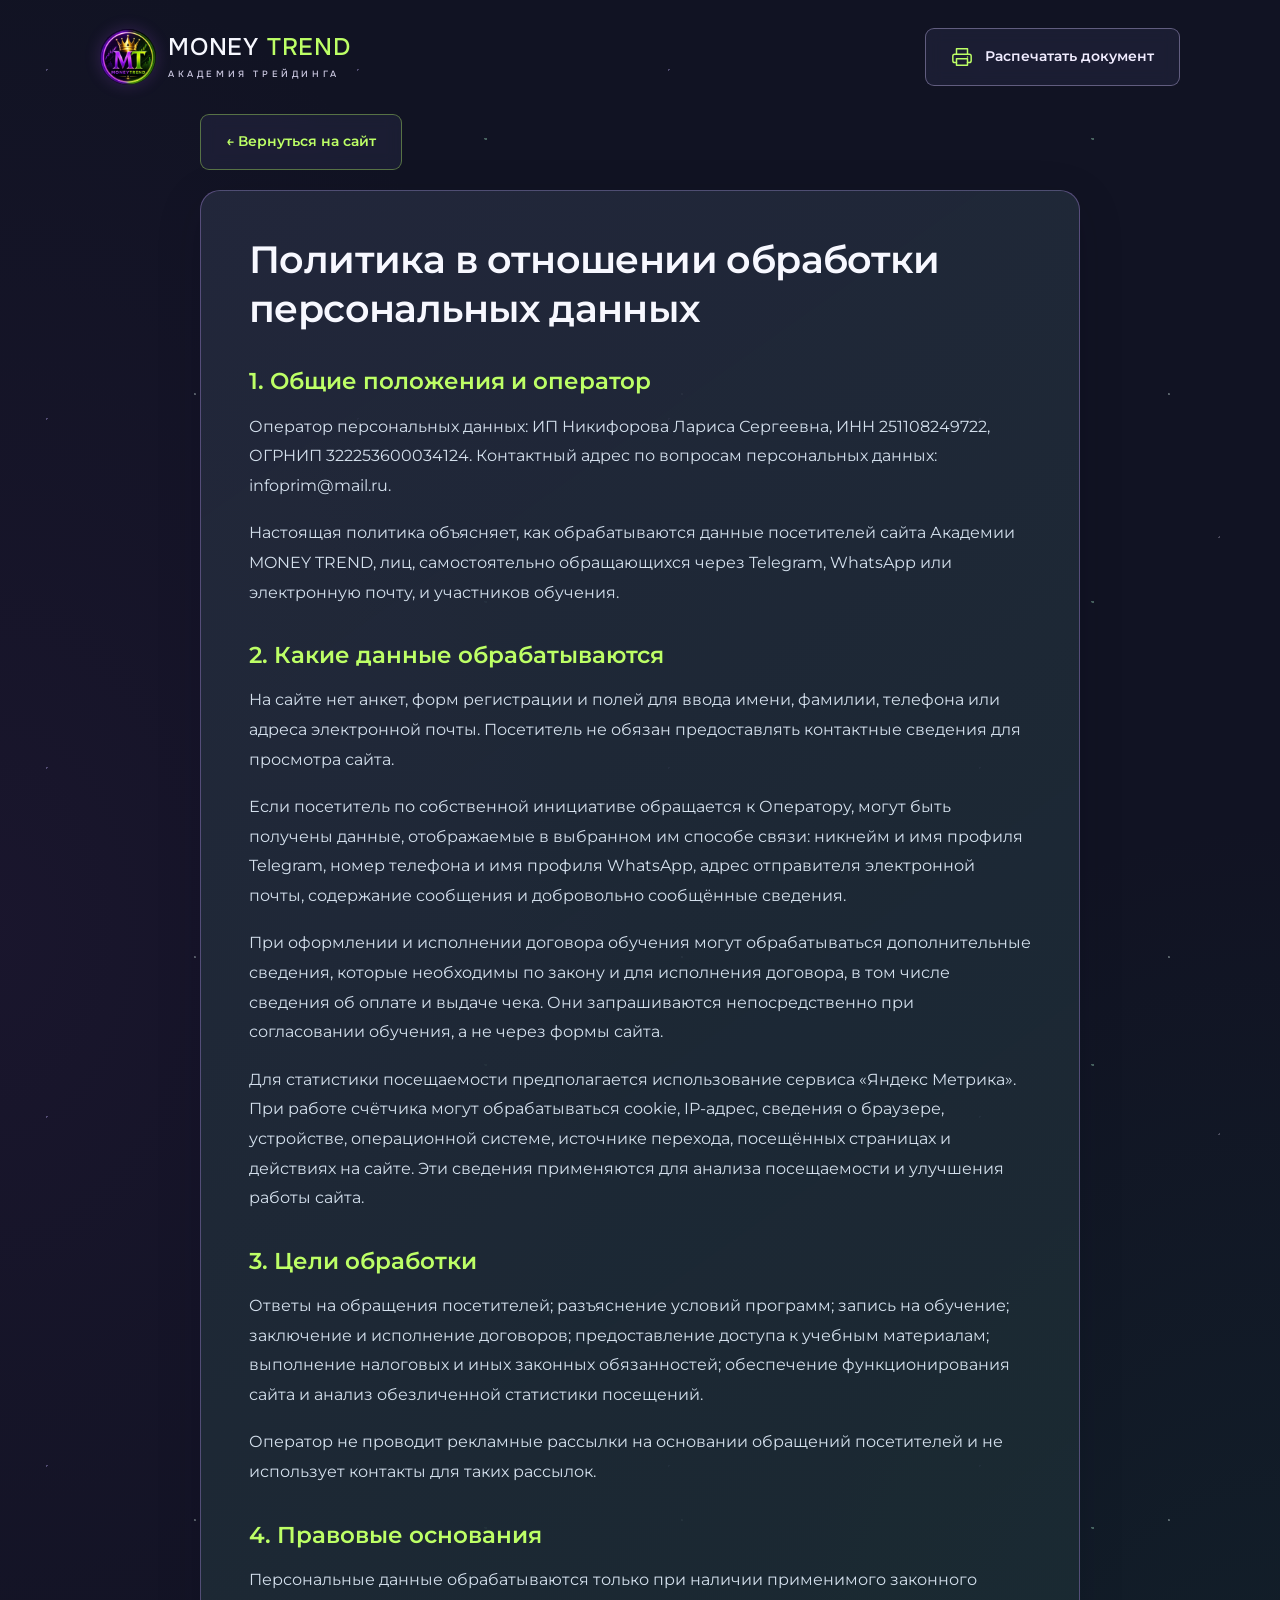
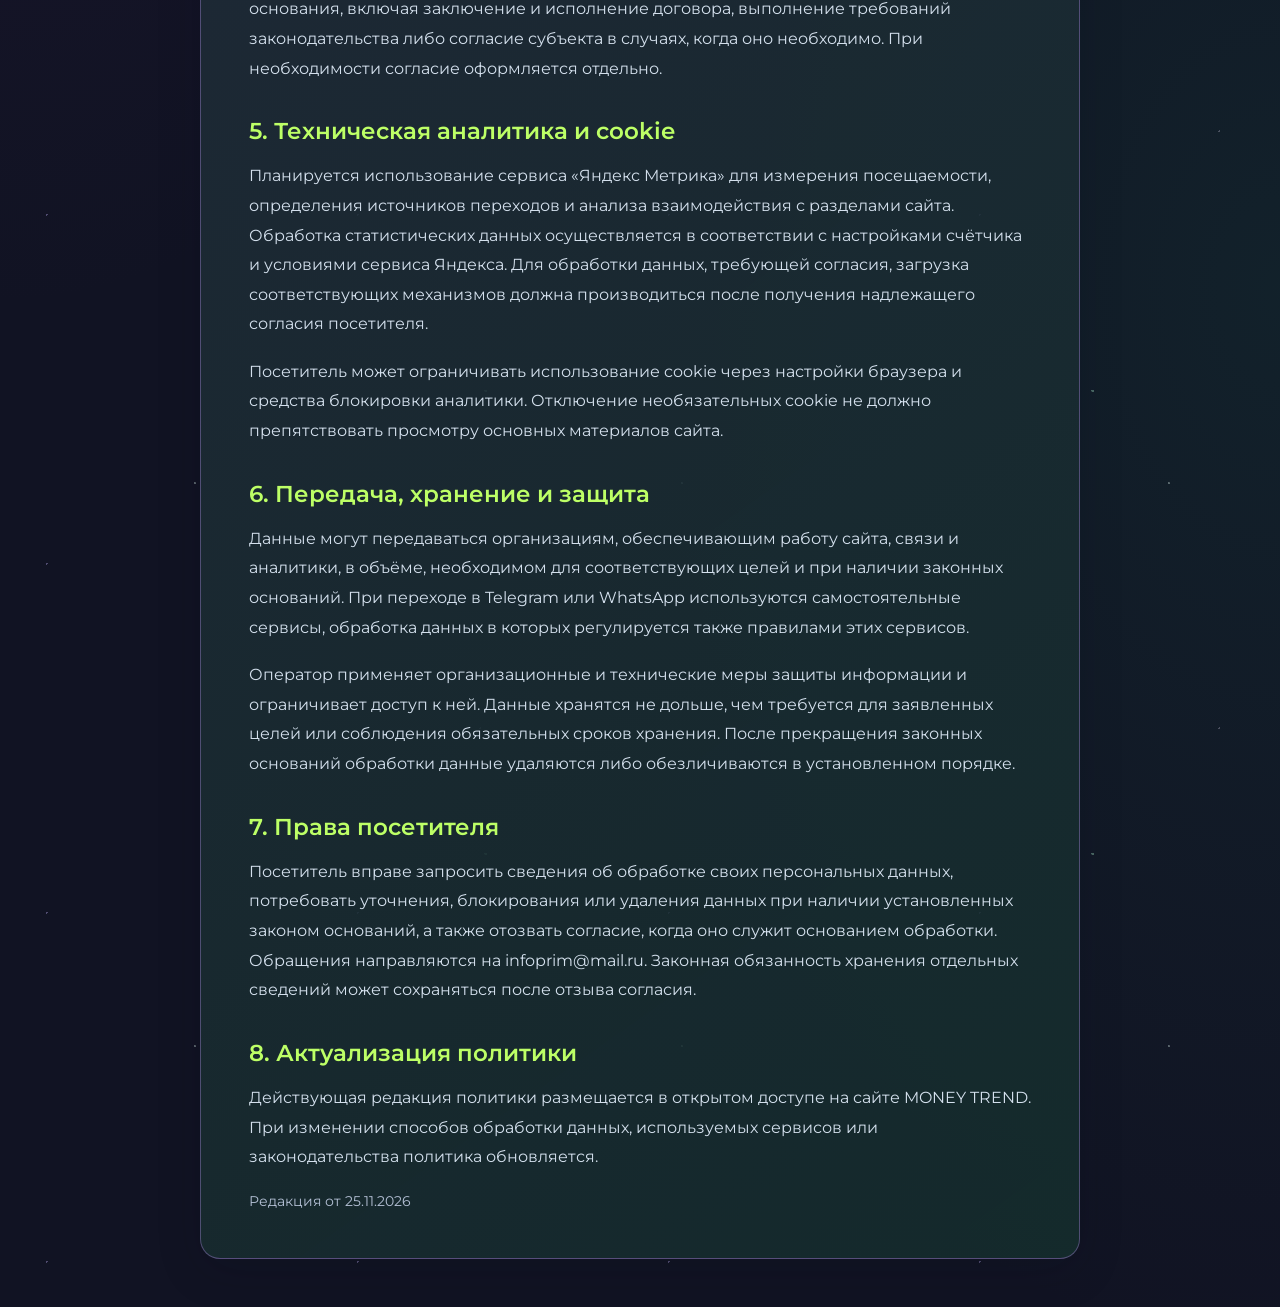
==== privacy.html @ c47ff526 "Add files via upload" ====
<!doctype html>
<html lang="ru">
<head>
<meta charset="utf-8">
<meta name="viewport" content="width=device-width,initial-scale=1">
<meta name="theme-color" content="#111323">
<meta name="format-detection" content="telephone=no">
<title>Политика обработки персональных данных | MONEY TREND</title>
<meta name="description" content="Политика в отношении обработки персональных данных MONEY TREND.">
<link rel="icon" href="assets/money-trend-logo.jpg" type="image/jpeg">
<link rel="preload" href="assets/montserrat-variable.ttf" as="font" type="font/ttf" crossorigin>
<link rel="stylesheet" href="styles.css?v=32">
<link rel="stylesheet" href="offer.css?v=2">
<script defer src="offer.js?v=1"></script>
</head>
<body class="offer-page">
<header class="offer-header offer-shell">
<a class="brand offer-brand" href="index.html" aria-label="MONEY TREND — основной сайт"><img class="brand-logo" src="assets/money-trend-logo.jpg" width="56" height="56" alt=""><span>MONEY <span class="brand-light">TREND</span><small>АКАДЕМИЯ ТРЕЙДИНГА</small></span></a>
<button class="button glass offer-print" id="offer-print" type="button"><svg class="offer-print-icon" viewBox="0 0 24 24" fill="none" stroke="currentColor" stroke-width="1.6" stroke-linecap="round" stroke-linejoin="round" aria-hidden="true" focusable="false"><path d="M6 9V3h12v6M6 18H4a2 2 0 0 1-2-2v-5a2 2 0 0 1 2-2h16a2 2 0 0 1 2 2v5a2 2 0 0 1-2 2h-2"/><path d="M6 14h12v7H6Z"/><path d="M18 12h.01"/></svg>Распечатать документ</button>
</header>
<main class="offer-main offer-shell">
<nav class="offer-return-nav" aria-label="Возврат к основному сайту"><a class="button glass offer-return" href="index.html#footer-documents-title">← Вернуться на сайт</a></nav>
<article class="offer-document" id="policy-document" aria-labelledby="policy-title">
<h1 id="policy-title">Политика в отношении обработки персональных данных</h1>
<h2 id="policy-section-1">1. Общие положения и оператор</h2>
<p>Оператор персональных данных: ИП Никифорова Лариса Сергеевна, ИНН 251108249722, ОГРНИП 322253600034124. Контактный адрес по вопросам персональных данных: infoprim@mail.ru.</p>
<p>Настоящая политика объясняет, как обрабатываются данные посетителей сайта Академии MONEY TREND, лиц, самостоятельно обращающихся через Telegram, WhatsApp или электронную почту, и участников обучения.</p>
<h2 id="policy-section-2">2. Какие данные обрабатываются</h2>
<p>На сайте нет анкет, форм регистрации и полей для ввода имени, фамилии, телефона или адреса электронной почты. Посетитель не обязан предоставлять контактные сведения для просмотра сайта.</p>
<p>Если посетитель по собственной инициативе обращается к Оператору, могут быть получены данные, отображаемые в выбранном им способе связи: никнейм и имя профиля Telegram, номер телефона и имя профиля WhatsApp, адрес отправителя электронной почты, содержание сообщения и добровольно сообщённые сведения.</p>
<p>При оформлении и исполнении договора обучения могут обрабатываться дополнительные сведения, которые необходимы по закону и для исполнения договора, в том числе сведения об оплате и выдаче чека. Они запрашиваются непосредственно при согласовании обучения, а не через формы сайта.</p>
<p>Для статистики посещаемости предполагается использование сервиса «Яндекс Метрика». При работе счётчика могут обрабатываться cookie, IP-адрес, сведения о браузере, устройстве, операционной системе, источнике перехода, посещённых страницах и действиях на сайте. Эти сведения применяются для анализа посещаемости и улучшения работы сайта.</p>
<h2 id="policy-section-3">3. Цели обработки</h2>
<p>Ответы на обращения посетителей; разъяснение условий программ; запись на обучение; заключение и исполнение договоров; предоставление доступа к учебным материалам; выполнение налоговых и иных законных обязанностей; обеспечение функционирования сайта и анализ обезличенной статистики посещений.</p>
<p>Оператор не проводит рекламные рассылки на основании обращений посетителей и не использует контакты для таких рассылок.</p>
<h2 id="policy-section-4">4. Правовые основания</h2>
<p>Персональные данные обрабатываются только при наличии применимого законного основания, включая заключение и исполнение договора, выполнение требований законодательства либо согласие субъекта в случаях, когда оно необходимо. При необходимости согласие оформляется отдельно.</p>
<h2 id="policy-section-5">5. Техническая аналитика и cookie</h2>
<p>Планируется использование сервиса «Яндекс Метрика» для измерения посещаемости, определения источников переходов и анализа взаимодействия с разделами сайта. Обработка статистических данных осуществляется в соответствии с настройками счётчика и условиями сервиса Яндекса. Для обработки данных, требующей согласия, загрузка соответствующих механизмов должна производиться после получения надлежащего согласия посетителя.</p>
<p>Посетитель может ограничивать использование cookie через настройки браузера и средства блокировки аналитики. Отключение необязательных cookie не должно препятствовать просмотру основных материалов сайта.</p>
<h2 id="policy-section-6">6. Передача, хранение и защита</h2>
<p>Данные могут передаваться организациям, обеспечивающим работу сайта, связи и аналитики, в объёме, необходимом для соответствующих целей и при наличии законных оснований. При переходе в Telegram или WhatsApp используются самостоятельные сервисы, обработка данных в которых регулируется также правилами этих сервисов.</p>
<p>Оператор применяет организационные и технические меры защиты информации и ограничивает доступ к ней. Данные хранятся не дольше, чем требуется для заявленных целей или соблюдения обязательных сроков хранения. После прекращения законных оснований обработки данные удаляются либо обезличиваются в установленном порядке.</p>
<h2 id="policy-section-7">7. Права посетителя</h2>
<p>Посетитель вправе запросить сведения об обработке своих персональных данных, потребовать уточнения, блокирования или удаления данных при наличии установленных законом оснований, а также отозвать согласие, когда оно служит основанием обработки. Обращения направляются на infoprim@mail.ru. Законная обязанность хранения отдельных сведений может сохраняться после отзыва согласия.</p>
<h2 id="policy-section-8">8. Актуализация политики</h2>
<p>Действующая редакция политики размещается в открытом доступе на сайте MONEY TREND. При изменении способов обработки данных, используемых сервисов или законодательства политика обновляется.</p>
<p class="offer-revision">Редакция от 25.11.2026</p>
</article>
</main>
</body>
</html>
---- styles.css ----
@font-face{font-family:'Montserrat';font-style:normal;font-weight:100 900;font-display:swap;src:url('assets/montserrat-variable.ttf') format('truetype')}
:root{--bg:#111323;--surface:#1c2036;--line:#b8bbff24;--text:#f7f8ff;--muted:#bcc3d6;--green:#bdff66;--purple:#c49aff;--font:'Montserrat',Arial,sans-serif}*{box-sizing:border-box}html{scroll-behavior:smooth;scroll-padding-top:105px}body{isolation:isolate;margin:0;background:radial-gradient(ellipse at 0 32%,#3c205433,transparent 35%),radial-gradient(ellipse at 100% 65%,#165a4933,transparent 40%),var(--bg);color:var(--text);font-family:var(--font);font-size:16px;line-height:1.75;position:relative}body:before{content:'';position:absolute;inset:0;z-index:-1;pointer-events:none;background-image:radial-gradient(1px 1px at 15% 20%,#c6b5ffb0 90%,transparent),radial-gradient(1px 1px at 40% 70%,#e8fff9aa 90%,transparent),radial-gradient(1.3px 1.3px at 80% 30%,#b7ffd8aa 90%,transparent),radial-gradient(1px 1px at 65% 90%,#f1e6ff80 90%,transparent);background-size:311px 349px,487px 563px,607px 463px,739px 597px;opacity:.5}a{color:inherit;text-decoration:none}button,input{font:inherit}button,a,input{-webkit-tap-highlight-color:transparent}button{cursor:pointer}a:focus-visible,button:focus-visible,input:focus-visible,summary:focus-visible{outline:3px solid var(--green);outline-offset:5px}::selection{background:var(--green);color:#182b13}.wrap{width:min(1400px,calc(100% - 96px));margin-inline:auto}.skip{position:fixed;top:-100px;left:20px;background:var(--green);color:#10230e;padding:12px;z-index:30}.skip:focus{top:10px}.header{position:relative;z-index:5;background:#131425ec;border-bottom:1px solid #b5b8f51e}.nav{height:94px;display:flex;align-items:center;justify-content:space-between;gap:32px}.brand{display:flex;align-items:center;gap:12px;font-weight:800;font-size:24px;letter-spacing:-1px;line-height:1.1;color:var(--text)}.brand-light{font-weight:600;color:var(--green);margin-left:5px}.brand small{display:block;font-size:9px;letter-spacing:3.6px;color:#d1cee7;font-weight:500;margin-top:10px}nav{display:flex;align-items:center;gap:38px;font-size:14px;font-weight:500;color:#dde0f3}nav a:hover,.text-link:hover,.footer a:hover{color:var(--green)}.nav-contact{font-size:13px;font-weight:600;padding:12px 22px;border:1px solid #bf9cff77;border-radius:9px;background:#a67bfa0c;display:flex;gap:30px;align-items:center}.nav-contact span{color:var(--purple);font-size:20px}.nav-contact:hover{border-color:#c49aff;background:#ab83f726}.hero{position:relative;isolation:isolate;overflow:hidden;min-height:790px;display:flex;flex-direction:column;justify-content:center;align-items:center;padding:95px 0 100px;background:#101426}.hero-nebula{position:absolute;inset:0;z-index:-2;background:url('assets/trading-galaxy.svg') center center/cover no-repeat;pointer-events:none}.hero:after{content:'';position:absolute;inset:0;z-index:-1;background:linear-gradient(180deg,#11132300 75%,#111323),radial-gradient(ellipse at 50% 43%,#11152730 30%,transparent 70%);pointer-events:none}.hero-copy{text-align:center;position:relative;z-index:1}.eyebrow{color:var(--green);font-size:11px;font-weight:600;letter-spacing:2.3px;line-height:1.6;margin:0 0 24px;display:flex;align-items:center;gap:10px}.hero .eyebrow{justify-content:center;font-size:12px;letter-spacing:4px;color:#d4e9be;margin-bottom:30px}.dot{display:inline-block;width:7px;height:7px;background:var(--green);border-radius:50%;box-shadow:0 0 12px #baff61}.hero h1{font-size:clamp(43px,5.1vw,78px);line-height:1.19;letter-spacing:-2.8px;font-weight:700;max-width:1350px;margin:0 auto;text-wrap:balance;text-shadow:0 4px 30px #090d34b0}em{font-style:normal;color:var(--green)}.hero h1 em{text-shadow:0 0 38px #baff6135}.intro{font-size:17px;line-height:1.9;max-width:740px;margin:32px auto 35px;color:#d1d8ec;text-wrap:pretty}.hero-actions{display:flex;justify-content:center;gap:18px;align-items:center;flex-wrap:wrap}.button{display:inline-flex;align-items:center;justify-content:space-between;gap:35px;min-height:57px;padding:17px 25px;border-radius:9px;font-size:14px;font-weight:600;line-height:1.4;transition:background .2s,box-shadow .2s,transform .2s}.button span{font-size:22px;line-height:1;font-weight:400}.primary{color:#17260d;background:linear-gradient(110deg,#caff83,#adf755);border:1px solid #cbff91;box-shadow:0 0 25px #bdff6617}.primary:hover{background:#d4ffa3;box-shadow:0 0 35px #bcff6633;transform:translateY(-2px)}.glass{background:#3a3e6344;border:1px solid #d6c6ff60;color:#f1ecff;backdrop-filter:blur(8px)}.glass:hover{background:#7663ac44;border-color:#c49aff}.text-link{display:inline-flex;align-items:center;gap:15px;font-size:14px;font-weight:600}.text-link span{font-size:21px}.hero-meta{display:flex;justify-content:center;flex-wrap:wrap;gap:30px;margin-top:30px;color:#becbdb;font-size:12px}.hero-meta span{display:flex;gap:9px;align-items:center}.hero-meta i{width:5px;height:5px;background:var(--green);border-radius:50%;box-shadow:0 0 10px #baff6166}.hero-scroll{display:flex;flex-direction:column;align-items:center;gap:12px;margin-top:58px;color:#aebbd3;font-size:9px;letter-spacing:2px}.hero-scroll b{font-size:21px;color:var(--green);font-weight:400;line-height:1}.principle-band{position:relative;background:linear-gradient(90deg,#58368a30,#24543b40,#58368a30);border-block:1px solid #c49aff2a}.principle-band>div{padding-block:22px;display:flex;justify-content:space-between;align-items:center;gap:25px;color:#d5d9eb;letter-spacing:2.5px;font-size:12px;font-weight:500}.band-star{font-size:29px;color:var(--green);line-height:1}.section{padding-block:105px}.section-heading{display:flex;justify-content:space-between;align-items:flex-end;gap:35px;margin-bottom:45px}h2{font-size:clamp(35px,3.45vw,52px);line-height:1.25;letter-spacing:-1.7px;font-weight:600;margin:0;text-wrap:balance}.muted{color:#a7afd3}.section-heading .eyebrow{margin-bottom:20px}.section-note{font-size:14px;line-height:1.9;color:var(--muted);max-width:350px;margin:0 0 6px}.courses{display:grid;grid-template-columns:repeat(3,minmax(0,1fr));gap:22px}.course{position:relative;min-width:0;display:flex;flex-direction:column;padding:30px 28px;background:linear-gradient(155deg,#292840e8,#1b2333f2);border:1px solid #b6a1e544;border-radius:18px;box-shadow:0 10px 45px #090b1b30;transition:transform .2s,border-color .2s}.course:hover{transform:translateY(-6px);border-color:#bf9aff99}.course.featured{background:radial-gradient(ellipse at 70% 0,#84b84b26,transparent 70%),linear-gradient(145deg,#293b30,#1a2833);border-color:#baff6180;box-shadow:0 0 32px #abff4f0b}.course-top{display:flex;justify-content:space-between;align-items:center;gap:12px}.course-number{color:#b2bbd5;font-size:13px}.pill{display:block;border:1px solid #d0b4ff4a;color:#d3c3f4;background:#9c70e116;border-radius:5px;padding:5px 8px;font-size:9px;line-height:1.5;letter-spacing:.2px;font-weight:500;text-align:center}.featured .pill{color:#d5ffac;background:#aeff5414;border-color:#b4ff6155}.course-symbol{width:55px;height:55px;display:flex;align-items:center;justify-content:center;border-radius:12px;font-size:38px;line-height:1;color:var(--green);background:linear-gradient(130deg,#baff611c,#bc91fa17);border:1px solid #c4f19b40;margin:32px 0 23px}.course h3{font-size:25px;line-height:1.35;letter-spacing:-.9px;min-height:68px;margin:0 0 16px;font-weight:600}.course-desc{font-size:13px;line-height:1.9;color:#c4cbdf;margin:0;min-height:77px}.course-meta{display:flex;gap:10px;margin:23px 0;color:#dee6ee;font-size:12px}.course-meta span{background:#d5c8ff09;border:1px solid #ccc2ff26;border-radius:5px;padding:5px 11px}.course ul{list-style:none;padding:24px 0 4px;border-top:1px solid #c6d3f426;margin:0;color:#d0d6e5;font-size:12px;line-height:1.8;flex:1}.course li{position:relative;padding-left:22px;margin-bottom:13px}.course li:before{content:'✓';position:absolute;left:0;color:var(--green);font-size:14px}.course-bottom{margin-top:auto}.price{font-size:37px;letter-spacing:-1.3px;font-weight:600;margin:24px 0}.price span{font-size:25px;color:#c1cbe0;font-weight:400}.course .button{width:100%;padding:15px 19px;font-size:13px}.outline{background:#ffffff04;border:1px solid #c5b3ef70;color:#f1edff}.outline:hover{background:#c49aff1a;border-color:#c49aff}.under-courses{display:flex;gap:8px;justify-content:center;align-items:center;flex-wrap:wrap;text-align:center;color:#bdc6dd;font-size:13px;margin:30px 0 0}.inline-button{font-size:13px;color:var(--green);background:none;border:0;padding:5px 0;line-height:1.6}.inline-button:hover{text-decoration:underline}.mentor-section{border-block:1px solid #b6a1e529;background:radial-gradient(ellipse at 12% 30%,#64309730,transparent 60%),linear-gradient(135deg,#1d2439cf,#132e2b77);padding-block:85px}.mentor-grid{display:grid;grid-template-columns:1fr 1.15fr;align-items:center;gap:80px}.mentor-visual{min-height:560px;overflow:hidden;isolation:isolate;position:relative;display:flex;flex-direction:column;justify-content:space-between;background:linear-gradient(0deg,#151d3ddd,#151e3522),url('assets/trading-galaxy.svg') 20% center/auto 100%;border:1px solid #b0a0e54a;border-radius:20px;box-shadow:0 0 50px #8e43df11}.mentor-visual:after{content:'';position:absolute;inset:0;background:radial-gradient(ellipse at 10% 90%,#512c9080,transparent 65%);z-index:-1}.mentor-photo-slot{padding:34px}.mentor-visual-label{display:block;color:#d3c7e8;letter-spacing:2px;font-size:9px}.mentor-quote{font-weight:600;font-size:42px;line-height:1.25;letter-spacing:-1.8px;margin:44px 0 25px}.experience{display:flex;align-items:center;gap:20px;margin:20px 34px 34px;padding-top:22px;border-top:1px solid #baff614a}.experience strong{font-size:65px;letter-spacing:-4px;color:var(--green);line-height:1;font-weight:600}.experience span{font-size:13px;color:#cfdae7;line-height:1.7}.mentor-copy h2{font-size:58px}.mentor-copy p{font-size:14px;line-height:1.9;color:#bcc6da;margin:20px 0}.mentor-copy .eyebrow{font-size:10px;color:var(--green);margin-top:0}.mentor-copy .lead{font-size:21px;line-height:1.5;color:#edf2ff}.mentor-copy blockquote{font-size:18px;line-height:1.8;color:#d5e5f5;margin:26px 0;border-left:3px solid var(--purple);padding-left:23px}.outcomes{display:grid;grid-template-columns:repeat(3,minmax(0,1fr));gap:35px}.outcomes article{border-top:1px solid #b9a1f866;padding-top:25px}.outcomes article>span{font-size:10px;letter-spacing:1.8px;color:var(--purple)}.outcomes h3{font-size:24px;line-height:1.4;font-weight:600;letter-spacing:-.5px;margin:25px 0 14px}.outcomes p{font-size:14px;color:#bdc8de;line-height:1.9;margin-bottom:0}.calculator-section{display:grid;grid-template-columns:1fr 1fr;gap:75px;padding:56px;border:1px solid #c49aff55;border-radius:20px;background:radial-gradient(ellipse at 0 50%,#613aa54a,transparent 70%),linear-gradient(130deg,#24293de8,#152e2dd9);box-shadow:0 0 45px #a27bff0b}.calc-intro h2{max-width:470px}.calc-intro p:not(.eyebrow){font-size:14px;color:#c9d3e3;line-height:1.9;max-width:440px;margin:24px 0}.calc-intro small{font-size:11px;line-height:1.9;color:#a6b7ca;display:block;max-width:440px}.calculator{background:#111c2ccb;border:1px solid #c6dcff33;border-radius:13px;padding:30px;align-self:center;min-width:0}.calculator label{font-size:13px;font-weight:500;color:#c6d6e4}.calculator input[type=number]{width:100%;appearance:textfield;background:#1b2d3b;color:#f1f7ff;border:1px solid #a5d8d44d;border-radius:8px;padding:13px 16px;font-size:26px;font-weight:500;margin:12px 0 24px}.range-label{display:flex;justify-content:space-between;align-items:center;gap:15px}.range-label output{font-size:16px;color:var(--green)}.calculator input[type=range]{width:100%;accent-color:var(--green);margin:20px 0 5px;cursor:pointer}.range-scale{display:flex;justify-content:space-between;color:#a5b9c9;font-size:11px}.calc-result{border-top:1px solid #c6dcff26;padding-top:19px;margin-top:23px}.calc-result>span{font-size:12px;color:#bbcddc}.calc-result strong{display:block;font-size:43px;font-weight:600;color:var(--green);line-height:1.5;letter-spacing:-1.5px;overflow-wrap:anywhere}.calc-result small{font-size:11px;color:#afc4d5}.faq-section{display:grid;grid-template-columns:.8fr 1.2fr;gap:90px}.faq-note{color:#b7c3d6;font-size:14px;line-height:1.9;margin-top:30px}.faq-note a{color:var(--green)}.faq-list details{border-bottom:1px solid #c7b8fb33;padding:26px 0}.faq-list details:first-child{border-top:1px solid #c7b8fb33}.faq-list summary{cursor:pointer;list-style:none;position:relative;padding-right:35px;font-size:15px;line-height:1.8;font-weight:500}.faq-list summary::-webkit-details-marker{display:none}.faq-list summary:after{content:'+';position:absolute;right:3px;top:-5px;font-weight:400;font-size:29px;color:var(--purple)}.faq-list details[open] summary:after{content:'−'}.faq-list details p{font-size:13px;line-height:1.9;color:#b8c7dc;margin-bottom:0;padding-right:25px}.final-cta{display:flex;flex-direction:column;align-items:center;text-align:center;gap:30px;position:relative;overflow:hidden;padding:65px 50px;margin-bottom:85px;border:1px solid #bafd6570;border-radius:20px;background:linear-gradient(90deg,#182836dd,#262346e6,#12382cdd),url('assets/trading-galaxy.svg') center/cover;box-shadow:0 0 65px #a9ff6210}.final-cta .eyebrow{justify-content:center;font-size:10px;margin-bottom:23px}.final-cta h2{font-size:clamp(35px,3.7vw,54px);line-height:1.3}.final-cta p:not(.eyebrow){font-size:15px;color:#c0d2e2;margin:24px 0 0}.final-cta .button{min-width:270px}.footer{padding-bottom:35px}.footer-top{display:flex;align-items:center;justify-content:space-between;gap:25px;padding-top:35px;border-top:1px solid #c6b0ff33;color:#adbbd1;font-size:12px}.footer-top .brand{font-size:21px}.footer>p{max-width:1100px;color:#99a8c3;font-size:11px;line-height:1.9;margin-top:30px}dialog{max-width:650px;width:calc(100% - 32px);max-height:90dvh;overflow:auto;border:1px solid #bda1ff99;border-radius:20px;background:linear-gradient(135deg,#2d2847,#152c31);color:var(--text);padding:45px;box-shadow:0 25px 140px #000a}dialog::backdrop{background:#080d22cc;backdrop-filter:blur(8px)}dialog h2{font-size:32px}.close-dialog{background:none;border:0;color:#e0d7ff;font-size:31px;padding:4px 10px;position:absolute;right:15px;top:10px}.quiz-hint{font-size:13px;color:#c0cce2;margin:17px 0 25px}#quiz-choices button{width:100%;display:flex;gap:16px;align-items:center;text-align:left;color:#e7edff;background:#b6a0ff0c;border:1px solid #bcb1eb55;border-radius:9px;padding:20px 17px;margin:13px 0;font-size:13px;line-height:1.7}#quiz-choices button:hover{border-color:var(--green);background:#c0f8890c}#quiz-choices button span,#quiz-choices button b{color:var(--green)}#quiz-choices button b{margin-left:auto}#quiz-result-copy{font-size:16px;line-height:1.9;color:#d4e0ed;margin:25px 0}#quiz-reset{display:block;margin-top:20px}[hidden]{display:none!important}
@media(min-width:1700px){.hero{min-height:850px}.hero h1{font-size:84px;max-width:1420px}.hero-copy.wrap{width:calc(100% - 120px);max-width:1500px}}@media(max-width:1150px){.wrap{width:calc(100% - 56px)}.hero{min-height:700px;padding-top:80px}.hero h1{font-size:58px;letter-spacing:-2px}.hero .intro{font-size:16px;max-width:650px}.course{padding:25px 20px}.course h3{font-size:22px;min-height:60px}.course-top{gap:7px}.pill{font-size:8px;padding:5px}.course-desc{font-size:12px;min-height:100px}.course ul{font-size:12px}.mentor-grid{gap:45px}.mentor-visual{min-height:550px}.mentor-quote{font-size:37px}.mentor-copy h2{font-size:50px}.mentor-copy p{font-size:13px}.calculator-section{padding:40px;gap:40px}.faq-section{gap:45px}.footer-top{font-size:11px}.principle-band>div{letter-spacing:1.5px;font-size:10px}}@media(max-width:900px){.nav nav{display:none}.courses{grid-template-columns:1fr;max-width:640px;margin:auto;gap:25px}.course{padding:30px}.course h3{font-size:28px;min-height:0}.course-desc{font-size:14px;min-height:0}.course-top .pill{font-size:10px;padding:5px 9px}.course ul{font-size:14px}.course-symbol{margin-top:25px}.course-meta{font-size:13px}.price{font-size:40px}.course .button{font-size:14px}.mentor-grid{grid-template-columns:1fr 1.1fr;gap:30px}.mentor-photo-slot{padding:24px}.mentor-quote{font-size:30px}.mentor-visual-label{font-size:8px;letter-spacing:1px}.experience{margin-inline:24px;gap:14px}.experience strong{font-size:54px}.experience span{font-size:11px}.mentor-copy .lead{font-size:18px}.mentor-copy blockquote{font-size:15px}.outcomes{gap:22px}.outcomes h3{font-size:20px}.outcomes p{font-size:12px}.calculator-section{gap:25px;padding:30px}.calc-intro h2{font-size:33px}.calculator{padding:23px}.calc-intro p:not(.eyebrow){font-size:13px}}@media(max-width:700px){html{scroll-padding-top:30px}.wrap{width:calc(100% - 36px)}.nav{height:82px;gap:15px}.brand{font-size:19px;letter-spacing:-.8px}.brand small{font-size:7px;letter-spacing:2.6px;margin-top:7px}.nav nav{display:none}.nav-contact{font-size:11px;padding:10px 13px;gap:14px;border-radius:7px}.nav-contact span{font-size:17px}.hero{min-height:680px;padding:64px 0 50px}.hero-nebula{background-image:url('assets/trading-galaxy-mobile.svg');background-size:100% 100%;background-position:center}.hero:after{background:linear-gradient(180deg,#11162b22 0,#10162750 35%,#11152740 80%,#111323),radial-gradient(ellipse at center,#0d122c66,transparent 85%)}.hero .eyebrow{font-size:9px;letter-spacing:2.6px;margin-bottom:26px}.hero h1{font-size:clamp(35px,7.65vw,51px);line-height:1.25;letter-spacing:-1.4px;max-width:620px}.intro{font-size:14px!important;line-height:1.9;max-width:510px;margin:25px auto 28px}.hero-actions{gap:12px}.hero-actions .button{font-size:12px;gap:20px;padding:14px 19px;min-height:53px}.hero-meta{gap:12px 20px;font-size:10px;margin-top:25px}.hero-scroll{margin-top:35px;font-size:8px;gap:10px;letter-spacing:1.5px}.principle-band>div{gap:10px;font-size:8px;letter-spacing:.6px;padding-block:18px}.principle-band>div>span:last-child,.principle-band>div>span:nth-last-child(2){display:none}.band-star{font-size:23px}.section{padding-block:65px}.section-heading{display:block;margin-bottom:30px}h2{font-size:34px;letter-spacing:-1.1px;line-height:1.3}.eyebrow{font-size:9px;letter-spacing:1.6px;margin-bottom:20px}.section-heading .eyebrow{margin-bottom:18px}.section-note{font-size:13px;max-width:100%;margin:20px 0 0}.course{padding:27px 24px;border-radius:15px}.course-top .pill{font-size:8px;letter-spacing:.1px;padding:5px 7px}.course h3{font-size:27px;letter-spacing:-.7px}.course-desc{font-size:13px}.course ul{font-size:13px}.course-meta{font-size:12px}.course .price{margin:22px 0;font-size:37px}.under-courses{font-size:12px;margin-top:25px;gap:4px}.under-courses .inline-button{font-size:12px}.mentor-section{padding-block:55px}.mentor-grid{grid-template-columns:1fr;gap:36px}.mentor-visual{min-height:410px;max-width:560px;width:100%;margin:auto}.mentor-photo-slot{padding:28px}.mentor-visual-label{font-size:9px;letter-spacing:1.7px}.mentor-quote{font-size:39px;line-height:1.2;margin:32px 0 0;letter-spacing:-1.5px}.experience{margin:15px 28px 28px;padding-top:20px;gap:18px}.experience strong{font-size:55px}.experience span{font-size:12px}.mentor-copy h2{font-size:44px}.mentor-copy .eyebrow{font-size:9px}.mentor-copy .lead{font-size:19px}.mentor-copy p{font-size:14px}.mentor-copy blockquote{font-size:16px}.outcomes{grid-template-columns:1fr;gap:27px}.outcomes article{padding-top:20px}.outcomes article>span{font-size:10px}.outcomes h3{font-size:24px;margin:15px 0 10px}.outcomes p{font-size:14px}.calculator-section{grid-template-columns:1fr;gap:28px;padding:30px 22px;border-radius:16px}.calc-intro h2{font-size:34px}.calc-intro p:not(.eyebrow){font-size:14px;margin:20px 0}.calc-intro small{font-size:11px}.calculator{padding:23px}.calculator label{font-size:12px}.calc-result strong{font-size:38px}.calc-result small{font-size:10px}.faq-section{grid-template-columns:1fr;gap:25px}.faq-note{margin-bottom:0;font-size:13px}.faq-section h2 br{display:none}.faq-section h2 .muted:before{content:' '}.faq-list summary{font-size:14px;padding-right:30px}.faq-list details{padding-block:23px}.faq-list details p{font-size:13px;padding-right:5px}.final-cta{gap:26px;border-radius:16px;padding:38px 24px;margin-bottom:50px}.final-cta h2{font-size:31px;letter-spacing:-1px}.final-cta .eyebrow{font-size:8px;letter-spacing:1.5px;margin-bottom:20px}.final-cta p:not(.eyebrow){font-size:13px}.final-cta .button{min-width:0;max-width:360px;width:100%}.footer-top{flex-wrap:wrap;gap:23px 20px;font-size:10px}.footer-top .brand{font-size:19px}.footer-top>a:nth-child(2){font-size:10px}.footer-top>span{width:100%}.footer>p{font-size:10px}dialog{padding:40px 24px;border-radius:15px}dialog h2{font-size:27px}.quiz-hint{font-size:12px}#quiz-choices button{font-size:12px;padding:17px 12px;gap:11px}#quiz-result-copy{font-size:14px}}
@media(max-width:380px){.wrap{width:calc(100% - 28px)}.hero h1{font-size:34px;letter-spacing:-1.3px}.hero-actions{flex-direction:column;align-items:stretch;max-width:290px;margin:auto}.hero-actions .button{font-size:12px}.hero-meta{font-size:9px}.brand{font-size:16px}.brand small{font-size:6px;letter-spacing:2.1px}.nav-contact{font-size:10px;gap:9px;padding:10px}.course{padding:23px 19px}.course h3{font-size:24px}.course ul{font-size:12px}.course-top .pill{font-size:7px}.final-cta h2{font-size:27px}.calculator-section{padding:26px 18px}.calculator{padding:19px}.calc-intro h2{font-size:29px}}
@media(prefers-reduced-motion:reduce){html{scroll-behavior:auto}*,*:before,*:after{animation:none!important;transition:none!important}}

.brand-logo{display:block;flex:0 0 auto;width:56px;height:56px;object-fit:cover;border-radius:50%;box-shadow:0 0 16px #b75bff35}.footer .brand-logo{width:45px;height:45px}@media(max-width:700px){.brand-logo{width:43px;height:43px}.brand{gap:9px}.footer .brand-logo{width:38px;height:38px}.footer-top .brand{font-size:17px}}@media(max-width:380px){.brand-logo{width:36px;height:36px}.brand{gap:7px}.brand small{letter-spacing:1.7px}}

.mentor-visual{background:#112b21;min-height:560px;justify-content:flex-end}.mentor-photo-slot{position:absolute;inset:0;padding:0}.mentor-photo{position:absolute;inset:0;width:100%;height:100%;display:block;object-fit:cover;object-position:77% center}.mentor-photo-slot:after{content:'';position:absolute;inset:0;background:linear-gradient(180deg,#08140b70,transparent 25%,transparent 62%,#071b11e6)}.mentor-visual-label{position:absolute;left:27px;top:27px;z-index:2;font-size:9px;letter-spacing:1.6px;color:#f0ffd9;text-shadow:0 1px 8px #000}.experience{position:relative;z-index:2;margin:20px 28px 28px;border-top:1px solid #ceff9b66}.mentor-visual:after{display:none}@media(max-width:900px) and (min-width:701px){.mentor-visual-label{left:20px;right:15px;font-size:7px;letter-spacing:1px}}@media(max-width:700px){.mentor-visual{min-height:460px}.mentor-photo{object-position:78% center}.mentor-visual-label{left:24px;top:24px;font-size:8px;letter-spacing:1.2px}.experience{margin:20px 24px 26px}}

.community-quotes{display:grid;grid-template-columns:1fr 1fr;gap:24px}.community-quotes figure{position:relative;margin:0;display:flex;flex-direction:column;min-height:260px;padding:35px;border:1px solid #c49aff4a;background:linear-gradient(135deg,#382a5055,#173a3044);border-radius:17px}.quote-mark{color:var(--green);font-family:Georgia,serif;font-size:74px;line-height:.7;opacity:.8}.community-quotes blockquote{font-size:24px;line-height:1.6;letter-spacing:-.6px;margin:17px 0 30px;flex:1}.community-quotes figcaption{font-size:13px;font-weight:600;color:#dce8f4}.community-quotes figcaption span{display:block;font-size:11px;font-weight:400;color:#aebdd1;margin-top:6px}.community-section{padding-bottom:0}@media(max-width:1150px) and (min-width:901px){.nav nav{gap:24px;font-size:13px}.nav-contact{gap:22px}}@media(max-width:700px){.community-quotes{grid-template-columns:1fr;gap:20px}.community-quotes figure{min-height:230px;padding:27px}.community-quotes blockquote{font-size:23px}.community-quotes figcaption{font-size:12px}}

/* Compound interest: dollar amounts and daily reinvestment. */
.compound-layout{display:grid;grid-template-columns:.85fr 1.15fr;gap:25px;align-items:stretch}.compound-form{margin:0;padding:32px;background:linear-gradient(135deg,#2d2946b8,#18352f99);border:1px solid #b7a1ed4d;border-radius:18px;min-width:0}.compound-field{margin-bottom:22px}.compound-field label{display:block;font-size:13px;font-weight:500;color:#d2dced;margin-bottom:9px}.compound-field input{width:100%;min-width:0;background:#142233;color:#f2f7ff;border:1px solid #b2c5de55;border-radius:9px;padding:13px 16px;font-size:23px;font-weight:500;line-height:1.4}.compound-field input[aria-invalid=true]{border-color:#ffb3bd}.compound-field input:focus{border-color:var(--green)}.compound-reset{font-size:12px;text-align:left;display:inline-flex;align-items:center;gap:15px;margin-bottom:14px}.compound-reset span{font-size:20px}.compound-note{font-size:11px;line-height:1.9;color:#b4c0d5;margin:8px 0 0}.compound-error{font-size:12px;color:#ffc4cf;border-left:2px solid #ff9db0;padding-left:12px;line-height:1.8;margin:10px 0 18px}.compound-preview{padding:32px;min-width:0;display:flex;flex-direction:column;border:1px solid #bdff6655;border-radius:18px;background:radial-gradient(ellipse at 100% 0,#77b95424,transparent 75%),linear-gradient(150deg,#1c2f33ef,#1e263df0)}.compound-summary span{display:block;font-size:12px;color:#c2d1e2}.compound-total{margin-bottom:24px}.compound-total>strong{font-size:clamp(30px,3.8vw,53px);font-weight:600;line-height:1.45;letter-spacing:-1.8px;display:block;color:var(--green);overflow-wrap:anywhere;margin-top:4px}.compound-stat-row{display:grid;grid-template-columns:1fr 1fr;gap:20px;padding-bottom:24px;border-bottom:1px solid #c6dcff26}.compound-stat-row strong{display:block;font-size:19px;font-weight:500;color:#e8f0ff;margin-top:5px;overflow-wrap:anywhere}.compound-stat-row #compound-gain{color:var(--green)}.compound-stat-row #compound-gain.compound-negative{color:#ffb3c7}.compound-chart-wrap{padding-top:22px;margin-top:auto}.compound-chart-title,.compound-axis{display:flex;align-items:center;justify-content:space-between;gap:20px;color:#adbed3;font-size:10px;line-height:1.5}.compound-chart-title{font-size:11px;margin-bottom:12px}.compound-chart-title span:last-child{color:#cee6b6}.compound-chart{width:100%;height:auto;display:block;overflow:visible}.compound-formula{font-size:11px;line-height:1.8;color:#c0d6bd;margin:20px 0 0;overflow-wrap:anywhere}.compound-breakdown{border:1px solid #bbacdf40;border-radius:12px;background:#1b253ba8;margin-top:24px;overflow:hidden}.compound-breakdown>summary{cursor:pointer;padding:20px 25px;font-size:13px;line-height:1.7;color:#e7e4ff}.compound-breakdown[open]>summary{border-bottom:1px solid #c3b4ed26}.compound-table-scroll{overflow:auto;max-height:460px;scrollbar-color:#88b75b #172333}.compound-table-scroll table{width:100%;min-width:590px;border-collapse:collapse;font-size:12px;font-variant-numeric:tabular-nums}.compound-table-scroll caption{text-align:left;color:#adbbd4;font-size:11px;padding:19px 25px}.compound-table-scroll th,.compound-table-scroll td{text-align:right;padding:13px 25px;border-bottom:1px solid #c4d1ee17;white-space:nowrap}.compound-table-scroll th:first-child,.compound-table-scroll td:first-child{text-align:left}.compound-table-scroll th{color:#d7e3ee;background:#192a36;font-weight:500;position:sticky;top:0}.compound-table-scroll td{color:#c6d6e9}.compound-table-scroll td:last-child{color:#dbf5ba}.compound-rounding{font-size:10px;color:#a5b6cc;padding:0 25px;margin:16px 0 20px}.compound-section{padding-bottom:45px}@media(max-width:1000px){.compound-form,.compound-preview{padding:26px}.compound-layout{gap:20px}.compound-stat-row{gap:15px}.compound-stat-row strong{font-size:16px}}@media(max-width:700px){.compound-layout{grid-template-columns:1fr}.compound-form,.compound-preview{padding:26px 22px;border-radius:15px}.compound-field input{font-size:22px}.compound-total>strong{font-size:38px;letter-spacing:-1.2px}.compound-stat-row strong{font-size:17px}.compound-stat-row span{font-size:10px}.compound-total{margin-bottom:21px}.compound-chart-wrap{padding-top:23px}.compound-note{font-size:11px}.compound-formula{font-size:10px}.compound-table-scroll th,.compound-table-scroll td{padding:12px 18px}.compound-breakdown>summary{font-size:12px;padding:18px 21px}.compound-section{padding-bottom:25px}}@media(max-width:380px){.compound-preview,.compound-form{padding:23px 18px}.compound-total>strong{font-size:33px}.compound-stat-row{gap:12px}.compound-stat-row strong{font-size:15px}.compound-reset{font-size:11px}}

.introductory-section{display:grid;grid-template-columns:1fr 1.1fr;align-items:center;gap:70px;padding-top:75px}.introductory-section h2{font-size:clamp(28px,2.6vw,39px);line-height:1.4;letter-spacing:-1px}.introductory-copy p{color:#c2ccdf;font-size:14px;line-height:1.95;margin:0 0 18px}.introductory-copy p:last-child{margin-bottom:0}.why-grid{display:grid;grid-template-columns:repeat(3,minmax(0,1fr));gap:22px}.why-grid article{padding:28px;background:linear-gradient(145deg,#32274470,#19352e66);border:1px solid #b9a1f83d;border-radius:15px}.why-grid article>span{color:var(--green);font-size:12px;letter-spacing:2px}.why-grid h3{color:#edf1ff;font-size:21px;line-height:1.45;font-weight:600;letter-spacing:-.5px;margin:19px 0 12px}.why-grid p{font-size:14px;color:#bdcadd;line-height:1.9;margin:0}.mentor-visual{align-self:stretch;min-height:620px}.experience strong{font-size:55px;letter-spacing:-2px}.final-cta p:not(.eyebrow){max-width:800px;line-height:1.9}.final-cta p strong{font-weight:600;color:#efffdc}@media(max-width:1100px){.introductory-section{gap:40px}.why-grid{gap:18px}.why-grid article{padding:23px}.why-grid h3{font-size:19px}.why-grid p{font-size:13px}}@media(max-width:900px){.why-grid{grid-template-columns:repeat(2,minmax(0,1fr))}.mentor-visual{min-height:560px}.experience strong{font-size:43px}}@media(max-width:700px){.introductory-section{grid-template-columns:1fr;gap:25px;padding-top:55px}.introductory-section h2{font-size:30px}.introductory-copy p{font-size:14px}.why-grid{grid-template-columns:1fr;gap:18px}.why-grid article{padding:25px}.why-grid h3{font-size:22px;margin-top:14px}.why-grid p{font-size:14px}.mentor-visual{min-height:460px}.experience strong{font-size:49px}.mentor-copy h2{font-size:40px}.final-cta p:not(.eyebrow){font-size:14px}}@media(max-width:380px){.mentor-copy h2{font-size:35px}}

/* Original owner-supplied screenshots. Images are contained without cropping. */
.evidence-tabs{display:flex;align-items:center;gap:12px;flex-wrap:wrap;margin-bottom:28px}.evidence-tab{display:flex;align-items:center;justify-content:center;gap:13px;border:1px solid #c3b0f34d;border-radius:9px;padding:14px 20px;font-size:13px;line-height:1.5;color:#d3dbee;background:#24283c80;font-weight:500}.evidence-tab[aria-selected=true]{color:#e4ffd0;border-color:#baff6180;background:linear-gradient(120deg,#42613266,#223d3066)}.evidence-tab span{display:inline-flex;align-items:center;justify-content:center;background:#e0d5ff16;border:1px solid #e0d5ff26;border-radius:5px;min-width:23px;height:22px;font-size:10px}.evidence-tab[aria-selected=true] span{color:var(--green);background:#baff6114;border-color:#baff6140}.evidence-grid{display:grid;gap:20px}.evidence-reviews-grid{grid-template-columns:repeat(4,minmax(0,1fr))}.evidence-trades-grid{grid-template-columns:repeat(3,minmax(0,1fr))}.evidence-card{margin:0;min-width:0;padding:10px;border:1px solid #bdb0eb3d;border-radius:13px;background:linear-gradient(140deg,#2c29436e,#172e2b85);transition:border-color .2s,transform .2s}.evidence-card:hover{border-color:#baff6190;transform:translateY(-3px)}.evidence-open{display:block;border-radius:8px}.evidence-preview{position:relative;display:block;overflow:hidden;border-radius:8px;background:#0a141f}.evidence-preview img{display:block;width:100%;height:390px;object-fit:contain}.evidence-trades-grid .evidence-preview img{height:310px}.evidence-expand{position:absolute;right:9px;bottom:9px;display:flex;align-items:center;justify-content:center;width:31px;height:31px;border-radius:7px;border:1px solid #d2edb977;background:#142923db;color:var(--green);font-size:22px;pointer-events:none}.evidence-card figcaption{padding:13px 4px 5px;font-size:11px;line-height:1.7;color:#bdcce1;overflow-wrap:anywhere}.evidence-note{font-size:11px;line-height:1.9;color:#a5b8d0;max-width:1000px;margin:24px 0 0}.evidence-viewer{padding:0;max-width:1220px;width:calc(100% - 44px);max-height:96dvh;overflow:hidden;border-radius:14px;background:#111d2ef7;border:1px solid #bf9bff77;box-shadow:0 25px 130px #000b}.evidence-viewer::backdrop{background:#050c1bea;backdrop-filter:blur(8px)}.evidence-toolbar{padding:13px 20px;display:flex;align-items:center;justify-content:space-between;gap:20px;border-bottom:1px solid #d7c5ff26}.evidence-toolbar h3{font-size:13px;line-height:1.5;font-weight:500;margin:0;color:#d9e4f4}.evidence-close{background:none;border:0;color:#e6edff;font-size:30px;width:40px;height:40px;line-height:1;border-radius:7px}.evidence-close:hover{background:#d7bfff20}.evidence-stage{display:grid;grid-template-columns:48px minmax(0,1fr) 48px;align-items:center;gap:10px;padding:12px}.evidence-arrow{background:#a8c78f14;border:1px solid #b9ee8c40;border-radius:9px;color:var(--green);width:46px;height:56px;font-size:36px;line-height:1}.evidence-arrow:hover{background:#c1ee9b26}.evidence-image-scroll{height:72dvh;max-height:900px;min-height:180px;overflow:auto;display:grid;place-items:center;scrollbar-color:#8daa72 #101d2c;overscroll-behavior:contain;min-width:0}.evidence-full-image{display:block;max-width:100%;max-height:72dvh;width:auto;height:auto;object-fit:contain;margin:auto}.evidence-image-scroll.is-zoomed{display:block}.evidence-image-scroll.is-zoomed .evidence-full-image{max-width:none;max-height:none;width:auto;height:auto}.evidence-viewer-footer{display:flex;align-items:center;justify-content:space-between;gap:18px;padding:13px 22px 17px;color:#b8cce2;font-size:12px;line-height:1.7;border-top:1px solid #d7c5ff26}.evidence-viewer-footer button{background:none;border:1px solid #bf9bff66;border-radius:7px;color:#ded2ff;padding:7px 13px;font-size:12px}.evidence-viewer-footer a{color:var(--green);font-size:12px}.evidence-viewer-footer a:hover{text-decoration:underline}@media(max-width:1100px){.evidence-reviews-grid{grid-template-columns:repeat(3,minmax(0,1fr))}.evidence-trades-grid{grid-template-columns:repeat(2,minmax(0,1fr))}.evidence-preview img{height:360px}}@media(max-width:700px){.evidence-tabs{gap:10px;margin-bottom:23px}.evidence-tab{flex:1;min-width:0;font-size:11px;padding:12px 9px;gap:8px}.evidence-tab span{min-width:20px;height:20px;font-size:9px}.evidence-grid{gap:15px}.evidence-reviews-grid{grid-template-columns:repeat(2,minmax(0,1fr))}.evidence-trades-grid{grid-template-columns:1fr}.evidence-card{padding:7px;border-radius:10px}.evidence-preview img{height:300px}.evidence-trades-grid .evidence-preview img{height:340px}.evidence-card figcaption{font-size:10px;padding:10px 2px 3px}.evidence-expand{width:26px;height:26px;right:5px;bottom:6px;font-size:19px}.evidence-viewer{width:calc(100% - 16px);max-height:96dvh;border-radius:11px}.evidence-toolbar{padding:9px 12px;gap:8px}.evidence-toolbar h3{font-size:11px}.evidence-close{width:34px;height:34px;font-size:28px}.evidence-stage{grid-template-columns:29px minmax(0,1fr) 29px;gap:4px;padding:8px 5px}.evidence-arrow{width:28px;height:44px;font-size:28px;border-radius:6px}.evidence-image-scroll{height:68dvh}.evidence-full-image{max-height:68dvh}.evidence-viewer-footer{padding:12px 13px;gap:8px;flex-wrap:wrap;font-size:10px}.evidence-viewer-footer button,.evidence-viewer-footer a{font-size:10px}.evidence-viewer-footer button{padding:7px 10px}.evidence-note{font-size:10px}}@media(max-width:380px){.evidence-tabs{flex-direction:column;align-items:stretch}.evidence-tab{flex:auto;font-size:12px}.evidence-preview img{height:270px}.evidence-trades-grid .evidence-preview img{height:300px}.evidence-viewer-footer a{width:100%;text-align:center}}
.evidence-image-scroll{height:clamp(80px,calc(94dvh - 170px),900px);min-height:0;max-height:none}.evidence-full-image{max-height:clamp(80px,calc(94dvh - 170px),900px)}
.evidence-viewer{overflow-y:auto}.evidence-stage{min-height:0}

.course-personal .personal-format{font-size:13px;line-height:1.7;color:#dbedc8;margin:0 0 17px}.course-personal .personal-format strong{font-weight:600}.course-personal .personal-description{min-height:0}.personal-description p{margin:0 0 14px}.personal-description p:last-child{margin-bottom:0}.course-personal .course-meta{flex-wrap:wrap;gap:8px}.personal-syllabus{border-top:1px solid #c6d3f426;border-bottom:1px solid #c6d3f426;margin:0 0 3px}.personal-syllabus>summary{cursor:pointer;list-style:none;font-size:12px;line-height:1.7;color:var(--green);padding:15px 24px 15px 0;position:relative;font-weight:500}.personal-syllabus>summary::-webkit-details-marker{display:none}.personal-syllabus>summary:after{content:'+';position:absolute;right:3px;top:10px;font-size:24px;font-weight:400}.personal-syllabus[open]>summary:after{content:'−'}.course .personal-syllabus ul{border-top:0;max-height:410px;overflow:auto;overscroll-behavior:contain;padding:4px 9px 3px 0;scrollbar-color:#88b75b #172333}.course-personal .enroll{gap:14px;min-height:66px;font-size:13px;line-height:1.65}.course-personal .course-bottom{padding-top:4px}@media(max-width:700px){.personal-syllabus>summary{font-size:13px}.course-personal .personal-format{font-size:13px}.course-personal .enroll{font-size:13px}.course .personal-syllabus ul{font-size:13px}}

/* One PRO TRADING course, three accompaniment tariffs. */
@font-face{font-family:'Onest';font-style:normal;font-weight:100 900;font-display:swap;src:url('assets/onest-variable.ttf') format('truetype')}
.header .brand{font-family:'Onest',Arial,sans-serif;font-weight:500;letter-spacing:1.1px;font-size:23px}.header .header-wordmark{display:block;line-height:1.1;white-space:nowrap}.header .brand-money{color:#f7f8ff;font-weight:500}.header .brand-light{font-weight:500;margin-left:0;color:var(--green)}.header .brand small{font-family:'Onest',Arial,sans-serif;font-size:8px;font-weight:500;letter-spacing:2.3px;margin-top:9px;color:#cad2e4}.legacy-course-anchor{display:block;height:0;scroll-margin-top:100px}.pro-trading-section{position:relative;padding-bottom:80px}.pro-trading-heading{max-width:970px;margin-bottom:29px}.pro-trading-heading .eyebrow{margin-bottom:19px}.pro-trading-heading h2{font-size:clamp(40px,4.6vw,66px);font-weight:600;letter-spacing:-1.3px;line-height:1.15}.pro-trading-subtitle{font-size:23px;line-height:1.5;letter-spacing:-.4px;color:#d8e8cb;margin:18px 0}.pro-trading-description{max-width:860px;color:#bac8de;font-size:15px;line-height:1.9;margin:0}.tariff-common-line{display:flex;flex-wrap:wrap;gap:12px 24px;font-size:11px;color:#b4c9bb;margin-bottom:35px}.tariff-common-line span{position:relative;display:flex;align-items:center;gap:8px}.tariff-common-line span:before{content:'';width:4px;height:4px;flex:0 0 auto;border-radius:50%;background:var(--green)}.tariff-grid{display:grid;grid-template-columns:repeat(3,minmax(0,1fr));gap:22px;align-items:stretch}.tariff-card{display:flex;flex-direction:column;min-width:0;padding:27px 26px 25px;border:1px solid #aab3d33b;border-radius:18px;background:linear-gradient(145deg,#242a3e,#1a2432);box-shadow:0 12px 30px #080e1b1c}.tariff-family{background:radial-gradient(ellipse at 90% 0,#7dbb3c22,transparent 65%),linear-gradient(150deg,#24382c,#172a30);border-color:#baff617a;box-shadow:0 0 26px #baff610a}.tariff-vip{border:1px solid transparent;background:linear-gradient(145deg,#30283f,#202333) padding-box,linear-gradient(145deg,#ceb473,#9a74ce 52%,#ab8f62) border-box;box-shadow:0 10px 35px #6e478513}.tariff-card-top{display:flex;flex-wrap:wrap;align-items:center;justify-content:space-between;gap:9px;min-height:29px}.tariff-card-top>span:first-child{font-size:9px;letter-spacing:1.4px;color:#9facc5}.tariff-badge{font-size:9px;font-weight:500;line-height:1.5;border-radius:5px;padding:5px 8px;border:1px solid #bcff6655;background:#bdff6612;color:#d8ffb2}.tariff-standard-mark{border-color:#b9c4e22b;background:#bac2dd08;color:#b8c8df}.tariff-vip-mark{border-color:#ddc18b55;color:#e6cfa5;background:#b8905320}.tariff-card-heading{margin-top:23px;min-height:128px}.tariff-card h3{margin:0;font-size:28px;font-weight:600;line-height:1.4;letter-spacing:.1px;text-transform:uppercase}.tariff-tagline{font-size:12px;line-height:1.85;color:#c1cde1;margin:13px 0 0}.tariff-vip .tariff-tagline{color:#d9c9e6}.tariff-description{font-size:13px;line-height:1.9;color:#b6c5db;min-height:123px;margin:14px 0 0}.tariff-description p{margin:0}.tariff-price-block{min-height:194px;padding:22px 0 18px;border-bottom:1px solid #c1cee026}.tariff-price{font-size:40px;line-height:1.3;font-weight:600;letter-spacing:-1.4px;color:#edf5ff;margin:0;white-space:nowrap}.tariff-price span{font-size:26px;font-weight:400;letter-spacing:0}.tariff-family .tariff-price{color:#d4ffaa}.tariff-vip .tariff-price{color:#ead4a6}.tariff-unit{font-size:11px;color:#c6d4e4;line-height:1.5;margin:8px 0 0}.tariff-price-context{font-size:10px;line-height:1.8;color:#a7b9d0;margin:11px 0 0}.tariff-price-context s{text-decoration-thickness:1px;text-decoration-color:#87978b}.tariff-discount{font-size:11px;line-height:1.7;color:#cdf2aa;margin:8px 0 0}.tariff-saving{font-size:11px;color:#aecd9b;margin:5px 0 0}.tariff-benefits{padding:23px 0 7px;flex:1}.tariff-benefits ul,.tariff-full-list{list-style:none;padding:0;margin:0}.tariff-benefits li,.tariff-full-list li{position:relative;padding-left:20px;margin-bottom:14px;color:#ccdae9;font-size:12px;line-height:1.85}.tariff-benefits li:before,.tariff-full-list li:before{content:'✓';position:absolute;left:0;top:0;color:var(--green);font-size:13px}.tariff-vip .tariff-benefits li:before,.tariff-vip .tariff-full-list li:before{color:#d8bc85}.tariff-details{border-top:1px solid #bbccdd29;border-bottom:1px solid #bbccdd29;margin-top:4px;margin-bottom:23px}.tariff-details summary,.other-product-details summary{list-style:none;cursor:pointer;position:relative;font-size:12px;line-height:1.8;font-weight:500;color:#d5e9c7;padding:15px 25px 15px 0}.tariff-details summary:after,.other-product-details summary:after{content:'+';position:absolute;right:2px;top:9px;color:#c2ec9f;font-size:24px;font-weight:400}.tariff-details[open] summary:after,.other-product-details[open] summary:after{content:'−'}.tariff-details summary::-webkit-details-marker,.other-product-details summary::-webkit-details-marker{display:none}.tariff-vip .tariff-details summary,.tariff-vip .tariff-details summary:after{color:#e2cb9c}.tariff-details-content{padding:7px 0 13px}.tariff-details h4{font-size:12px;font-weight:500;line-height:1.8;color:#ead5b5;margin:20px 0 15px}.tariff-detail-note{font-size:11px;line-height:1.9;color:#b8c7db;margin:10px 0 6px}.tariff-enroll{width:100%;min-height:55px;gap:15px;font-size:13px;font-weight:600;margin-top:auto;border:1px solid #adb6d55e;color:#e8efff;background:#c9d5ef07;padding:15px 19px}.tariff-enroll:hover{background:#aab9e519}.tariff-family .tariff-enroll{color:#1c2a13;background:#bafa6b;border-color:#ceff98}.tariff-family .tariff-enroll:hover{background:#d3ffa4}.tariff-vip .tariff-enroll{color:#281f2e;background:linear-gradient(115deg,#e3c993,#d1b5e4);border-color:#efd6b2}.tariff-vip .tariff-enroll:hover{background:#ecd5b3}.tariff-help{display:flex;align-items:center;justify-content:center;gap:8px;flex-wrap:wrap;text-align:center;font-size:12px;color:#aebfd2;margin:29px 0 0}.tariff-help .inline-button{font-size:12px}.other-products-section{padding-bottom:100px;padding-top:45px;border-top:1px solid #b4c2de22}.other-products-section h2{font-size:clamp(29px,2.9vw,40px);line-height:1.35}.other-products-section .section-note{font-size:13px;max-width:420px}.other-products-section .section-heading{margin-bottom:31px}.other-products-grid{display:grid;grid-template-columns:repeat(2,minmax(0,1fr));gap:24px}.other-product{min-width:0;display:flex;flex-direction:column;padding:30px;border:1px solid #a8bad02e;border-radius:14px;background:linear-gradient(145deg,#202b3baf,#172b2ba8)}.other-product-label{color:#afcbb3;font-size:10px;line-height:1.7;letter-spacing:.6px;margin:0 0 15px}.other-product h3{font-size:25px;font-weight:500;letter-spacing:-.6px;line-height:1.4;margin:0 0 15px}.other-product-subtitle{font-size:14px;line-height:1.8;color:#d0dcec;margin:0 0 18px}.other-product-description{font-size:13px;line-height:1.9;color:#b5c3d8}.other-product-description p{margin:0 0 14px}.other-product-price{font-size:29px;font-weight:500;letter-spacing:-.7px;line-height:1.5;color:#dee9f7;margin:16px 0 5px}.other-product-price span{font-size:14px;letter-spacing:0;color:#b3c4d7}.other-product-format{font-size:11px;color:#a7bcd0;line-height:1.8;margin:0 0 22px}.other-product-details{border-top:1px solid #b7cadd24;border-bottom:1px solid #b7cadd24}.other-product-details summary{color:#c4d9bf}.other-product-list{list-style:none;margin:0;padding:5px 0 10px}.other-product-list li{position:relative;padding-left:18px;margin-bottom:12px;font-size:12px;color:#c0cfe1;line-height:1.9}.other-product-list li:before{content:'·';position:absolute;left:2px;color:#b6d2a5;font-size:20px;line-height:1.1}.other-bonus{font-size:12px;line-height:1.9;color:#c0d6b6;margin:18px 0 0}.other-bonus strong{font-weight:500}.other-product-note{font-size:11px;line-height:1.9;color:#9fb1ca;margin:20px 0 24px}.other-product>.button{margin-top:auto;align-self:flex-start;font-size:13px;min-height:52px;gap:28px}
@media(max-width:1150px){.tariff-grid{gap:15px}.tariff-card{padding:23px 20px}.tariff-card-top>span:first-child{font-size:8px;letter-spacing:1px}.tariff-badge{font-size:8px;padding:5px 6px}.tariff-card h3{font-size:26px}.tariff-description{font-size:12px;min-height:145px}.tariff-tagline{font-size:11px}.tariff-card-heading{min-height:126px}.tariff-price{font-size:34px}.tariff-price span{font-size:23px}.tariff-price-block{min-height:218px}.tariff-benefits li{font-size:11px}.tariff-enroll{font-size:12px;padding:14px}.other-product{padding:26px}}
@media(max-width:900px){.tariff-grid{grid-template-columns:1fr;gap:24px;max-width:660px;margin:auto}.tariff-card{padding:30px}.tariff-card-top>span:first-child{font-size:10px}.tariff-badge{font-size:10px;padding:5px 9px}.tariff-card-heading{min-height:0;margin-top:22px}.tariff-card h3{font-size:30px}.tariff-tagline{font-size:14px;max-width:520px}.tariff-description{font-size:14px;min-height:0;margin-top:18px}.tariff-price-block{min-height:0;padding-block:25px}.tariff-price{font-size:43px}.tariff-price span{font-size:29px}.tariff-unit{font-size:12px}.tariff-price-context,.tariff-saving,.tariff-discount{font-size:12px}.tariff-benefits li,.tariff-full-list li{font-size:14px}.tariff-benefits{padding-top:27px}.tariff-details summary{font-size:14px}.tariff-detail-note{font-size:12px}.tariff-details h4{font-size:14px}.tariff-enroll{font-size:14px;padding:17px 20px}.other-products-section{padding-top:40px}.other-products-grid{gap:18px}.other-product{padding:24px}.other-product h3{font-size:23px}.other-product-price{font-size:27px}}
@media(max-width:700px){.header .brand{font-size:18px;letter-spacing:.8px}.header .brand small{font-size:7px;letter-spacing:1.6px;margin-top:7px}.pro-trading-section{padding-bottom:55px}.pro-trading-heading{margin-bottom:24px}.pro-trading-heading h2{font-size:40px;letter-spacing:-1px}.pro-trading-heading .eyebrow{font-size:8px;letter-spacing:1.3px}.pro-trading-subtitle{font-size:19px;line-height:1.6;margin:16px 0}.pro-trading-description{font-size:14px}.tariff-common-line{font-size:10px;gap:11px 16px;margin-bottom:27px}.tariff-card{padding:27px 23px;border-radius:16px}.tariff-card h3{font-size:28px}.tariff-card-top>span:first-child,.tariff-badge{font-size:9px}.tariff-tagline,.tariff-description{font-size:13px}.tariff-price{font-size:39px}.tariff-benefits li,.tariff-full-list li{font-size:13px}.tariff-detail-note{font-size:12px}.tariff-enroll{font-size:13px}.tariff-help,.tariff-help .inline-button{font-size:12px}.other-products-section{padding-bottom:65px;padding-top:33px}.other-products-section h2{font-size:31px}.other-products-section .section-note{font-size:13px}.other-products-grid{grid-template-columns:1fr;gap:21px}.other-product{padding:27px 23px}.other-product h3{font-size:25px}.other-product-label{font-size:10px}.other-product-subtitle{font-size:14px}.other-product-description{font-size:13px}.other-product-price{font-size:30px}.other-product-note{font-size:11px}.other-product>.button{align-self:stretch;width:100%;font-size:13px}.other-product-list li{font-size:13px}.other-product-details summary{font-size:13px}}
@media(max-width:380px){.header .brand{font-size:16px;letter-spacing:.6px}.header .brand small{font-size:6px;letter-spacing:1.4px}.tariff-card{padding:24px 19px}.tariff-card-top{gap:7px}.tariff-badge{font-size:8px}.tariff-price{font-size:35px}.tariff-benefits li,.tariff-full-list li{font-size:12px}.pro-trading-heading h2{font-size:35px}.pro-trading-subtitle{font-size:17px}.other-product{padding:24px 20px}}
@media(min-width:901px) and (max-width:1150px){.tariff-description{font-size:13px;min-height:155px}.tariff-benefits li,.tariff-full-list li{font-size:13px}}

.trading-banner{width:min(840px,calc(100% - 96px));margin:60px auto 0}.trading-banner img{display:block;width:100%;height:auto;border-radius:15px;border:1px solid #baff6140;box-shadow:0 0 40px #a5ed4510}.intro-content-divider{height:1px;border:0;background:linear-gradient(90deg,transparent,#b4e18a70 18%,#b8a0eb55 78%,transparent);margin:48px auto 0}.intro-content-divider-after{margin-top:0}.trading-benefits-section{padding:72px 0}.trading-benefits-section>h2{font-size:clamp(31px,3.4vw,48px);line-height:1.35;text-align:center;letter-spacing:-1.3px;margin:0 0 48px}.trading-benefits-grid{display:grid;grid-template-columns:repeat(3,minmax(0,1fr));gap:35px}.trading-benefits-grid article{min-width:0;padding:0 0 0 2px}.trading-benefits-grid h3{display:flex;align-items:flex-start;gap:11px;font-size:20px;line-height:1.55;letter-spacing:-.4px;font-weight:500;margin:0 0 16px;color:#e8f2df}.benefit-green-dot{display:block;flex:0 0 auto;width:11px;height:11px;border-radius:50%;background:#8ff24b;box-shadow:0 0 14px #9df9504d;margin-top:10px}.trading-benefits-grid p{font-size:14px;line-height:1.95;color:#bac7dc;margin:0}@media(max-width:1000px){.trading-benefits-grid{gap:24px}.trading-benefits-grid h3{font-size:18px}}@media(max-width:700px){.trading-banner{width:calc(100% - 36px);margin-top:38px}.trading-banner img{border-radius:11px}.intro-content-divider{margin-top:34px}.intro-content-divider-after{margin-top:0}.trading-benefits-section{padding:48px 0 52px}.trading-benefits-section>h2{font-size:31px;text-align:left;line-height:1.35;margin-bottom:32px;letter-spacing:-1px}.trading-benefits-grid{grid-template-columns:1fr;gap:30px}.trading-benefits-grid h3{font-size:21px;margin-bottom:10px}.trading-benefits-grid p{font-size:14px}.benefit-green-dot{margin-top:11px}}@media(max-width:380px){.trading-banner{width:calc(100% - 28px)}.trading-benefits-section>h2{font-size:28px}.trading-benefits-grid h3{font-size:19px}}

/* Single-page journey and sticky navigation; typography and product content remain intact. */
html{scroll-padding-top:calc(var(--site-header-height,94px) + 16px)}.header{position:sticky;top:0;z-index:40;background:#131425f5;backdrop-filter:blur(14px)}.header .nav{gap:25px}.site-nav-panel{min-width:0;display:flex;align-items:center;justify-content:space-between;gap:25px;flex:1}.header .site-navigation{display:flex;align-items:center;justify-content:center;gap:20px;font-size:12px;font-weight:500;flex:1;min-width:0}.site-navigation a{display:block;white-space:nowrap;line-height:1.5;padding:12px 0}.site-nav-panel>.nav-contact{flex:0 0 auto;font-size:12px;gap:18px;padding:10px 17px}.site-menu-toggle{display:inline-flex;align-items:center;justify-content:center;gap:9px;min-height:44px;padding:10px 13px;color:#e5edfb;background:#8a6bc816;border:1px solid #bd9ee26b;border-radius:8px;font-size:12px;font-weight:500;line-height:1.5}.site-menu-toggle:hover{background:#9a75dc2a}.site-menu-toggle:active{transform:translateY(1px)}.site-menu-icon{display:flex;flex-direction:column;justify-content:center;gap:4px;width:17px;height:20px}.site-menu-icon i{display:block;width:17px;height:1px;background:#d4f0b1;transition:transform .18s,opacity .18s}.is-menu-open .site-menu-icon i:first-child{transform:translateY(5px) rotate(45deg)}.is-menu-open .site-menu-icon i:nth-child(2){opacity:0}.is-menu-open .site-menu-icon i:last-child{transform:translateY(-5px) rotate(-45deg)}.journey-main>section.section{padding-block:78px}.journey-main>.trading-benefits-section{padding-block:65px}.trading-benefits-section .introductory-section{width:100%;margin-inline:0;padding-top:43px;gap:45px}.trading-benefits-section .introductory-section h2{font-size:clamp(27px,2.5vw,36px)}.journey-main>.mentor-section{padding-block:72px}.journey-main>.other-products-section{padding-top:44px;padding-bottom:78px}.journey-divider{position:relative}.journey-divider:before{content:'';position:absolute;top:0;left:50%;width:min(100%,1280px);height:1px;transform:translateX(-50%);background:linear-gradient(90deg,transparent,#b698e14a 25%,#a9dc784a 75%,transparent);pointer-events:none}.journey-divider:after{content:'';position:absolute;top:-2px;left:calc(50% - 2px);width:4px;height:4px;border-radius:50%;background:#b0ce9a;box-shadow:0 0 10px #b598e13b;pointer-events:none}.journey-section-action{display:flex;justify-content:center;margin-top:33px}.journey-section-action .button{font-size:13px}.learning-grid h3{font-size:21px}.learning-grid p{font-size:14px}.tariffs-section{padding-top:19px}.tariffs-title{font-size:23px;font-weight:500;letter-spacing:-.4px;line-height:1.5;margin:0 0 26px;color:#e0e9f7}.tariff-contact{text-align:center;margin:30px 0 0}.tariff-contact .text-link{font-size:13px;color:#d0d9ec;border-bottom:1px solid #b597dd5e;padding-bottom:4px}.tariff-contact .text-link:hover{color:var(--green)}.tools-section{padding-top:65px;background:linear-gradient(120deg,#20304726,#18362f2b)}.tools-heading{margin-bottom:31px}.tools-heading h2{font-size:clamp(31px,3.1vw,44px)}.tools-section>.compound-section{padding-block:65px 70px}.faq-format-helper .tariff-help{justify-content:flex-start;text-align:left;margin:20px 0 5px}.button:active{transform:translateY(1px)}
@media(max-width:1200px) and (min-width:1101px){.header .nav{gap:20px}.site-nav-panel{gap:18px}.header .site-navigation{gap:14px;font-size:11px}.site-nav-panel>.nav-contact{font-size:11px;padding:10px 13px;gap:12px}}
@media(max-width:1100px){.header .nav{display:grid;grid-template-columns:minmax(0,1fr) auto;align-items:center;height:auto;min-height:90px;gap:0 15px;padding-block:10px}.header .brand{justify-self:start;min-width:0}.site-menu-toggle{grid-column:2;grid-row:1;justify-self:end}.site-nav-panel{grid-column:1 / -1;width:100%;display:flex;flex-direction:column;align-items:stretch;gap:12px;max-height:calc(100dvh - 110px);overflow:auto;padding:13px 0 9px;margin-top:10px;border-top:1px solid #bcade329}.header .site-navigation{display:flex;flex-direction:column;align-items:stretch;justify-content:flex-start;gap:2px;font-size:14px;flex:0 0 auto;width:100%}.site-navigation a{min-height:44px;padding:12px 13px;border-radius:7px;white-space:normal}.site-navigation a:hover{background:#bda4e914}.site-nav-panel>.nav-contact{display:flex;justify-content:space-between;min-height:44px;width:100%;font-size:13px;padding:11px 13px;flex:0 0 auto}}
@media(max-width:700px){html{scroll-padding-top:calc(var(--site-header-height,82px) + 14px)}.header .nav{min-height:78px;padding-block:10px}.site-menu-toggle{font-size:12px;padding:10px 12px}.site-nav-panel{max-height:calc(100dvh - 95px);padding-top:11px;margin-top:10px}.journey-main>section.section{padding-block:54px}.journey-main>.trading-benefits-section{padding-block:43px 51px}.journey-main>.mentor-section{padding-block:53px}.trading-benefits-section .introductory-section{padding-top:33px;gap:21px}.trading-benefits-section .introductory-section h2{font-size:28px}.journey-main>.other-products-section{padding-top:33px;padding-bottom:55px}.journey-section-action{margin-top:27px}.journey-section-action .button{width:100%;max-width:390px;font-size:13px;min-height:54px}.learning-grid h3{font-size:22px}.learning-grid p{font-size:14px}.tariffs-section{padding-top:14px}.tariffs-title{font-size:22px;margin-bottom:23px}.tariff-contact .text-link{font-size:12px}.tools-section{padding-top:48px}.tools-heading{margin-bottom:27px}.tools-heading h2{font-size:32px}.tools-section>.compound-section{padding-block:50px 55px}.journey-main>.faq-section{padding-top:52px}.journey-main>.final-cta{padding:37px 24px;margin-bottom:50px}}
@media(max-width:380px){.site-menu-toggle{padding:9px 10px;font-size:11px;gap:7px}.header .nav{min-height:76px}.learning-grid h3{font-size:20px}.tools-heading h2{font-size:29px}}
@media(prefers-reduced-motion:reduce){.site-menu-icon i{transition:none}.button:active{transform:none}}
@media(max-width:700px){.faq-list summary{min-height:44px;padding-block:5px}.faq-list summary:after{top:50%;transform:translateY(-50%)}.evidence-tab{min-height:44px}.evidence-close{min-width:44px;min-height:44px}.evidence-viewer-footer button,.evidence-viewer-footer a{min-height:44px;display:inline-flex;align-items:center}}
.tariff-contact .button{font-size:13px;gap:22px;min-height:52px}
.skip{z-index:100}

/* Targeted first-screen changes: static divider and 16px desktop navigation. */
.hero-divider{display:block;height:1px;width:100%;margin:0;border:0;background:linear-gradient(90deg,#b698e14a,#a9dc784a)}
@media(min-width:1101px){.header .site-navigation{font-size:16px;gap:16px}}
@media(min-width:1101px) and (max-width:1200px){.header .site-navigation{font-size:16px;gap:8px}}

/* Move the complete hero text group without shifting the backdrop or inner spacing. */
@media(min-width:1101px){#hero .hero-copy{top:-70px}}
@media(min-width:701px) and (max-width:1100px){#hero .hero-copy{top:-30px}}

/* Founder section: reuse the original photo and MT asset in one aligned image layer. */
#mentor .mentor-visual{align-self:start}
#mentor .mentor-photo-artwork{position:absolute;top:0;left:77%;height:100%;width:auto;aspect-ratio:3 / 2;transform:translateX(-77%)}
#mentor .mentor-laptop-logo{position:absolute;left:55.5%;top:83%;width:10%;height:auto;display:block;border-radius:50%;transform:translate(-50%,-50%) rotate(4deg) skewX(8deg)}
#mentor .mentor-copy{min-width:0}
#mentor .mentor-contact{max-width:100%;gap:20px;white-space:normal}
#mentor .mentor-contact span{flex:0 0 auto}
@media(max-width:700px){#mentor .mentor-photo-artwork{left:78%;transform:translateX(-78%)}}

/* Founder layout: the quote and centered contact sit below the photo/biography columns. */
#mentor .mentor-copy>p:last-child{margin-bottom:0}
#mentor .mentor-personal-quote{font-size:18px;line-height:1.8;color:#d5e5f5;margin:26px 0;border-left:3px solid var(--purple);padding-left:23px}
#mentor .mentor-contact-row{display:flex;justify-content:center}
@media(max-width:900px){#mentor .mentor-personal-quote{font-size:15px}}
@media(max-width:700px){#mentor .mentor-personal-quote{font-size:16px;margin-block:24px}}

/* Trading benefits: four compact cards using the existing brand palette. */
#trading-benefits>.eyebrow{justify-content:center;margin-bottom:18px}
#trading-benefits>h2{margin-bottom:34px}
#trading-benefits .trading-benefits-grid{grid-template-columns:repeat(2,minmax(0,1fr));gap:22px;align-items:stretch}
#trading-benefits .trading-benefit-card{min-width:0;padding:26px;display:flex;flex-direction:column;background:linear-gradient(145deg,#32274470,#19352e66);border:1px solid #b9a1f83d;border-radius:15px}
#trading-benefits .benefit-icon{display:block;flex:0 0 auto;width:30px;height:30px;color:var(--green);margin-bottom:17px}
#trading-benefits .trading-benefits-grid h3{display:block;font-size:20px;font-weight:500;line-height:1.45;color:var(--text);margin:0 0 12px}
#trading-benefits .trading-benefits-grid p{font-size:14px;line-height:1.85;color:#bac7dc;margin:0}
@media(max-width:700px){#trading-benefits>.eyebrow{justify-content:flex-start;margin-bottom:16px}#trading-benefits>h2{margin-bottom:28px}#trading-benefits .trading-benefits-grid{grid-template-columns:minmax(0,1fr);gap:16px}#trading-benefits .trading-benefit-card{padding:22px}#trading-benefits .benefit-icon{margin-bottom:15px}}

/* Center only the community heading; gallery, tabs and dividers retain their existing layout. */
#community>.section-heading{display:block;text-align:center;margin-bottom:24px}
#community>.section-heading .eyebrow{justify-content:center}
#community-title{overflow-wrap:normal;word-break:normal;-webkit-hyphens:none;hyphens:none}
@media(max-width:700px){#community>.section-heading{margin-bottom:20px}}

/* Local size adjustment for the second transition and desktop-only tab alignment. */
#transition-to-learning-title{font-size:1.3125rem}
@media(max-width:700px){#transition-to-learning-title{font-size:clamp(1.125rem,5vw,1.25rem)}}
@media(min-width:701px){#community>.evidence-tabs{justify-content:center}}

/* PRO TRADING: compact summaries with native in-card disclosures. */
#programs .tariff-card-heading,#programs .tariff-description,#programs .tariff-price-block{min-height:0}
#programs .tariff-description{line-height:1.7}
#programs .tariff-benefits li,#programs .tariff-full-list li{font-size:14px;line-height:1.7;margin-bottom:9px;overflow-wrap:normal;word-break:normal;-webkit-hyphens:none;hyphens:none}
#programs .tariff-benefits li:before,#programs .tariff-full-list li:before{color:var(--green)}
#programs .tariff-card h3,#programs .tariff-description{overflow-wrap:normal;word-break:normal;-webkit-hyphens:none;hyphens:none}
#programs .tariff-details{align-self:start;min-width:0;width:100%}
#programs .tariff-details summary{font-size:14px}
#programs .tariff-family-saving{margin-top:12px}
#programs .tariff-certificate-note{font-size:13px;line-height:1.7;margin:20px 0 0}
@supports(grid-template-rows:subgrid){@media(min-width:901px){#programs .tariff-grid{row-gap:0}#programs .tariff-card{display:grid;grid-row:span 6;grid-template-rows:subgrid;row-gap:0}}}

/* Compact the title-to-price gap after removing the three tariff descriptions. */
#programs .tariff-price-block{padding-top:18px}

/* Preserve button footprints while enlarging only their label glyphs on desktop. */
#programs .tariff-cta-label{display:inline-block;font-size:inherit;line-height:inherit;font-weight:inherit}
@media(min-width:901px){
 #programs .tariff-unit,#programs .tariff-discount{font-size:13.5px}
 #programs .tariff-price-context{font-size:12.5px}
 #programs .tariff-cta-label{transform:scale(1.12);transform-origin:left center}
 #programs .tariff-contact .tariff-cta-label{transform-origin:center}
}

/* Additional formats: shared content rows align prices without fixed text heights. */
#other-products .other-product-audience{min-width:0;font-size:14px;line-height:1.7;color:#b5c3d8;margin-bottom:14px}
#other-products .other-product-audience p{margin:0}
#other-products .other-product-audience .other-product-label{margin-bottom:6px}
#other-products .other-product-subtitle{margin-bottom:0;line-height:1.7}
#other-products .other-product-audience,#other-products .other-product-subtitle{overflow-wrap:normal;word-break:normal;-webkit-hyphens:none;hyphens:none}
#other-products .other-product-details{align-self:start;width:100%;min-width:0;margin:12px 0 18px}
#other-products .other-product-details .other-product-label{margin:8px 0 4px}
#other-products .other-product-details .other-product-format{margin:8px 0 12px}
@supports(grid-template-rows:subgrid){@media(min-width:701px){#other-products .other-products-grid{row-gap:0}#other-products .other-product{display:grid;grid-row:span 6;grid-template-rows:subgrid;row-gap:0}#other-products .other-product>.button{justify-self:start}}}

/* Brand green only for the additional-formats wordmark and audience labels. */
#other-products-title>.muted{color:var(--green)}
#other-products .other-product-audience>.other-product-label{color:var(--green)}

/* Additional formats: readable seven-point lists and matching product CTA geometry. */
#other-products .other-product-list li{font-size:14px;line-height:1.7;margin-bottom:9px;overflow-wrap:normal;word-break:normal;-webkit-hyphens:none;hyphens:none}
#other-products .other-product-list li:last-child{margin-bottom:0}
#other-products .other-product h3{overflow-wrap:normal;word-break:normal;-webkit-hyphens:none;hyphens:none}
#other-products .other-product>.button{width:100%;align-self:stretch;justify-self:stretch;font-size:13px;font-weight:600;line-height:1.4;min-height:58px;border-radius:9px}
#other-products #start>.button{color:#1c2a13;background:#bafa6b;border-color:#ceff98}
#other-products #start>.button:hover{background:#d3ffa4}
#other-products #practice>.button{color:#281f2e;background:linear-gradient(115deg,#e3c993,#d1b5e4);border-color:#efd6b2}
#other-products #practice>.button:hover{background:#ecd5b3}
@media(max-width:380px){#other-products .other-product>.button{padding-inline:14px;gap:12px}}

/* Section 07: compact full-width calculators; other sections retain their styles. */
#tools{padding-top:48px;padding-bottom:48px}
#tools .tools-heading{margin-bottom:24px}
#tools .tools-heading .eyebrow{margin-bottom:12px}
#tools h3{font-size:clamp(23px,2.25vw,32px);font-weight:600;line-height:1.35;letter-spacing:-.6px;margin:0 0 22px;hyphens:none;word-break:normal;overflow-wrap:normal}
#tools .futures-calculator{padding:28px;border:1px solid #c49aff55;border-radius:20px;background:radial-gradient(ellipse at 0 50%,#613aa52f,transparent 70%),linear-gradient(130deg,#24293de8,#152e2dd9);box-shadow:0 0 45px #a27bff0b}
#tools .futures-layout{display:grid;grid-template-columns:minmax(0,1.1fr) minmax(0,1fr);align-items:start;gap:28px}
#tools .futures-form{margin:0;min-width:0}
#tools .futures-fields{display:grid;grid-template-columns:repeat(2,minmax(0,1fr));gap:16px 18px}
#tools .futures-field{margin:0;padding:0;min-width:0;border:0}
#tools .futures-field-wide{grid-column:1 / -1}
#tools .futures-field label,#tools .futures-field legend{color:#d2dced;font-size:14px;font-weight:500;line-height:1.5}
#tools .futures-field>label{display:block;margin-bottom:8px}
#tools .futures-field legend{padding:0;margin-bottom:8px}
#tools .futures-field input:not([type=range]):not([type=radio]){width:100%;min-width:0;min-height:44px;border:1px solid #b2c5de55;border-radius:8px;background:#142233;color:#f2f7ff;padding:9px 12px;font-size:19px;line-height:1.4;font-variant-numeric:tabular-nums}
#tools .futures-field input[aria-invalid=true]{border-color:#ffb3bd!important}
#tools .futures-label-row{display:flex;align-items:center;justify-content:space-between;gap:14px;margin-bottom:8px}
#tools .futures-exact{flex:0 0 94px;display:flex;align-items:center;gap:5px;color:var(--green)}
#tools .futures-exact input{padding-inline:8px!important;text-align:center;font-size:17px!important}
#tools .futures-field input[type=range]{display:block;width:100%;min-height:28px;margin:0;accent-color:var(--green);cursor:pointer}
#tools .futures-range-scale{display:flex;justify-content:space-between;color:#aebed2;font-size:12px;line-height:1.5}
#tools .futures-hint{font-size:12px;line-height:1.6;color:#b8c6db;margin:7px 0 0;hyphens:none;word-break:normal}
#tools .futures-segmented{display:flex;padding:4px;gap:4px;border:1px solid #b7a1ed4d;border-radius:9px;background:#111c2c99}
#tools .futures-segmented label{position:relative;display:flex;flex:1;min-width:0;cursor:pointer}
#tools .futures-segmented input{position:absolute;inset:0;width:100%;height:100%;margin:0;opacity:0;cursor:pointer}
#tools .futures-segmented span{display:flex;align-items:center;justify-content:center;min-height:44px;width:100%;padding:8px 10px;border:1px solid transparent;border-radius:6px;text-align:center;font-size:13px;line-height:1.45;color:#c7d2e5;hyphens:none;word-break:normal}
#tools .futures-segmented input:checked+span{border-color:#bdff6655;background:#bdff6617;color:var(--green)}
#tools .futures-segmented input:focus-visible+span{outline:2px solid var(--green);outline-offset:2px}
#tools .futures-stop-input{display:grid;grid-template-columns:minmax(0,1fr) 110px;align-items:center;gap:12px;margin-top:10px}
#tools .futures-results{min-width:0;padding:24px;border:1px solid #bdff6655;border-radius:14px;background:radial-gradient(ellipse at 100% 0,#77b95424,transparent 75%),linear-gradient(150deg,#142c30ef,#1d253cf0);font-variant-numeric:tabular-nums}
#tools .futures-result-main>span,#tools .futures-stop-result>span{display:block;color:#c2d1e2;font-size:14px;line-height:1.6}
#tools .futures-result-main>strong{display:block;margin:7px 0 0;font-size:clamp(34px,3.8vw,54px);font-weight:600;line-height:1.3;letter-spacing:-1.3px;overflow-wrap:anywhere}
#tools .futures-result-main>p:not(.futures-hint){font-size:17px;margin:7px 0 0;font-weight:500;overflow-wrap:anywhere}
#tools .futures-metrics{margin:20px 0;display:grid;gap:12px;padding-block:18px;border-block:1px solid #c6dcff26}
#tools .futures-metrics>div{display:flex;align-items:baseline;justify-content:space-between;gap:14px}
#tools .futures-metrics dt{color:#bdcbe0;font-size:14px;line-height:1.5}
#tools .futures-metrics dd{margin:0;text-align:right;font-size:20px;line-height:1.4;font-weight:500;overflow-wrap:anywhere;min-width:0}
#tools .futures-stop-result strong{display:block;font-size:29px;line-height:1.4;font-weight:600;margin-top:5px;overflow-wrap:anywhere}
#tools .futures-stop-result small{display:block;font-size:14px;overflow-wrap:anywhere}
#tools .futures-positive{color:var(--green)}
#tools .futures-negative{color:#ffb3c7}
#tools .futures-warnings{margin-top:16px;padding:12px 14px;border-left:2px solid #e4c184;background:#e4c1840c;border-radius:0 7px 7px 0}
#tools .futures-warnings p{margin:0;font-size:13px;line-height:1.65;color:#f1d6b0}
#tools .futures-warnings p+p{margin-top:9px}
#tools .futures-model-note{font-size:13px;line-height:1.7;color:#c2ccdf;margin:20px 0 0}
#tools .futures-funding-note{font-size:12px}
#tools>.compound-section{padding-block:34px 0}
#tools .compound-layout{grid-template-columns:minmax(0,.72fr) minmax(0,1.28fr);gap:22px;align-items:start}
#tools .compound-form,#tools .compound-preview{padding:24px}
#tools .compound-field{margin-bottom:16px}
#tools .compound-field label{font-size:14px;margin-bottom:7px}
#tools .compound-field input{min-height:46px;padding:10px 13px;font-size:21px}
#compound .compound-rate-control{position:relative;min-width:0}
#compound .compound-rate-control input{padding-right:48px;appearance:textfield;-moz-appearance:textfield}
#compound #compound-rate::-webkit-inner-spin-button,#compound #compound-rate::-webkit-outer-spin-button{-webkit-appearance:none;appearance:none;margin:0}
#compound .compound-rate-stepper{position:absolute;inset:4px 6px 4px auto;width:30px;display:grid;grid-template-rows:repeat(2,minmax(0,1fr));border-left:1px solid #b2c5de33}
#compound .compound-rate-stepper button{display:flex;align-items:center;justify-content:center;min-width:0;padding:0;border:0;background:transparent;color:var(--muted);cursor:pointer}
#compound .compound-rate-stepper button:hover{color:var(--green)}
#compound .compound-rate-stepper button:disabled{opacity:.35;cursor:default}
#compound .compound-rate-stepper button:focus-visible{outline:2px solid var(--green);outline-offset:-2px;border-radius:3px}
#compound .compound-rate-stepper svg{width:12px;height:12px;pointer-events:none}
#tools .compound-note{font-size:12px;line-height:1.7}
#tools .compound-reset{font-size:12px;min-height:44px;line-height:1.6;margin-bottom:5px;gap:10px}
#tools .compound-total{margin-bottom:16px}
#tools .compound-summary span{font-size:13px}
#tools .compound-stat-row{padding-bottom:16px}
#tools .compound-stat-row strong{font-size:18px}
#tools .compound-chart-wrap{padding-top:16px}
#tools .compound-chart-title{font-size:13px;margin-bottom:8px}
#tools .compound-axis{font-size:12px;margin-top:4px}
#tools .compound-formula{font-size:12px;margin-top:12px}
#tools .compound-breakdown{margin-top:18px}
#tools .compound-breakdown>summary{padding:15px 22px;font-size:14px;min-height:50px}
#tools .compound-chart-guide{stroke:#c6dcff33;stroke-width:1;stroke-dasharray:3 5}
#tools .compound-chart-marker{fill:var(--green);stroke:#142c30;stroke-width:2}
#tools .compound-chart-marker.is-active{fill:#fff;stroke:var(--green);stroke-width:3}
#tools .compound-chart-milestones{display:grid;grid-template-columns:repeat(auto-fit,minmax(72px,1fr));gap:5px;margin-top:6px}
#tools .compound-milestone{min-width:0;min-height:48px;padding:7px 4px;border:1px solid transparent;border-radius:7px;background:transparent;color:#bbcbe1;line-height:1.4;font-size:12px;text-align:center;font-variant-numeric:tabular-nums}
#tools .compound-milestone:hover,#tools .compound-milestone.is-active{background:#bdff6610;border-color:#bdff6655;color:var(--green)}
#tools .compound-milestone-day{display:block}
#tools .compound-milestone-amount{display:block;font-size:13px;color:#e3f2d4;margin-top:4px;overflow-wrap:anywhere}
#tools .compound-chart-selection{font-size:14px;line-height:1.5;color:var(--green);min-height:21px;margin:8px 0 0;font-variant-numeric:tabular-nums;overflow-wrap:anywhere}
@media(max-width:1000px){#tools .futures-layout{gap:20px;grid-template-columns:minmax(0,1fr) minmax(0,1fr)}#tools .futures-results{padding:20px}#tools .futures-fields{column-gap:14px}#tools .compound-layout{grid-template-columns:minmax(0,.8fr) minmax(0,1.2fr)}#tools .compound-form,#tools .compound-preview{padding:20px}#tools .futures-metrics>div{display:block}#tools .futures-metrics dd{text-align:left;margin-top:3px}}
@media(max-width:760px){#tools .futures-layout,#tools .compound-layout{grid-template-columns:minmax(0,1fr)}#tools .futures-calculator{padding:22px}#tools .futures-metrics>div{display:flex}#tools .futures-metrics dd{text-align:right;margin:0}#tools .compound-layout{gap:16px}#tools .compound-chart{max-height:300px}}
@media(max-width:700px){#tools{padding-block:36px}#tools .tools-heading{margin-bottom:20px}#tools .tools-heading .eyebrow{font-size:10px;letter-spacing:1.5px}#tools h3{font-size:24px;margin-bottom:20px}#tools .futures-calculator{padding:20px 18px;border-radius:16px}#tools .futures-fields{gap:15px 12px}#tools .futures-results{padding:20px 18px}#tools .futures-layout{gap:20px}#tools .futures-result-main>strong{font-size:38px}#tools .futures-metrics dt{font-size:13px}#tools .futures-metrics dd{font-size:19px}#tools .futures-label-row>label{font-size:13px}#tools .futures-exact{flex-basis:86px}#tools>.compound-section{padding-block:28px 0}#tools .compound-form,#tools .compound-preview{padding:20px 18px}#tools .compound-stat-row{gap:12px}#tools .compound-stat-row strong{font-size:17px}#tools .compound-summary span{font-size:12px}#tools .compound-chart-milestones{grid-template-columns:repeat(5,minmax(0,1fr));gap:2px}#tools .compound-milestone{padding:7px 2px;font-size:11px;min-height:44px}#tools .compound-milestone-day{white-space:normal;hyphens:none;word-break:normal}#tools .compound-milestone-amount{display:none}#tools .compound-chart-title{font-size:12px}#tools .compound-chart-selection{font-size:14px}#tools .compound-total>strong{font-size:38px}#tools .compound-formula{font-size:11px}}
@media(max-width:380px){#tools .futures-fields{grid-template-columns:minmax(0,1fr)}#tools .futures-field-wide{grid-column:auto}#tools .futures-result-main>strong{font-size:33px}#tools .futures-segmented span{font-size:12px;padding:8px 6px}#tools .futures-metrics>div{display:block}#tools .futures-metrics dd{text-align:left;margin-top:3px}#tools .compound-total>strong{font-size:33px}#tools .compound-stat-row{grid-template-columns:minmax(0,1fr);gap:10px}#tools .futures-stop-input{grid-template-columns:minmax(0,1fr) 88px}}

@media(min-width:1001px){#tools .futures-fields>.futures-field:nth-child(3),#tools .futures-fields>.futures-field:nth-child(4),#tools .futures-fields>fieldset:nth-child(5),#tools .futures-fields>fieldset:nth-child(6){grid-column:auto}#tools .futures-label-row{display:grid;grid-template-columns:minmax(0,1fr) 76px;gap:8px;min-height:59px}#tools .futures-exact{min-width:0}#tools .futures-label-row>label{font-size:13px}#tools .futures-segmented span{font-size:12px;padding-inline:6px}#tools .futures-stop-switch span{font-size:13px}}

@media(min-width:1001px) and (max-width:1200px){#tools .futures-fields>fieldset:nth-child(6) .futures-segmented{flex-direction:column}}

/* Section 08: nine open skill cards with the existing surfaces and accents. */
#skills .learning-grid{grid-template-columns:repeat(3,minmax(0,1fr));align-items:stretch}
#skills .learning-grid article{min-width:0}
#skills .learning-grid h3{min-height:2.9em;hyphens:none;word-break:normal;overflow-wrap:normal}
#skills .learning-grid ul{list-style:none;padding:0;margin:0;display:grid;gap:10px;font-size:16px;line-height:1.7;color:#bdcadd}
#skills .learning-grid li{position:relative;padding-left:26px;min-width:0;hyphens:none;word-break:normal;overflow-wrap:normal}
#skills .learning-grid li::before{content:'✓';position:absolute;left:0;top:0;color:var(--green);font-weight:600}
#skills #skills-title{hyphens:none;word-break:normal;overflow-wrap:normal}
@media(min-width:701px) and (max-width:1100px){#skills .learning-grid{grid-template-columns:repeat(2,minmax(0,1fr))}}
@media(max-width:700px){#skills .learning-grid{grid-template-columns:minmax(0,1fr)}#skills .learning-grid h3{min-height:0}}

/* Section 08: compact, independent native disclosures. */
#skills .learning-grid{align-items:start}
#skills .learning-grid article{padding:0}
#skills .skill-disclosure{min-width:0;border-radius:inherit}
#skills .skill-disclosure>summary{display:grid;grid-template-columns:minmax(0,1fr) 24px;gap:8px 16px;align-items:center;min-height:88px;padding:22px 28px;cursor:pointer;list-style:none;border-radius:inherit;-webkit-tap-highlight-color:transparent}
#skills .skill-disclosure>summary::marker{content:''}
#skills .skill-disclosure>summary::-webkit-details-marker{display:none}
#skills .skill-number{grid-column:1;grid-row:1;color:var(--green);font-size:12px;line-height:1.6;letter-spacing:2px}
#skills .learning-grid .skill-disclosure h3{grid-column:1;grid-row:2;min-height:0;margin:0}
#skills .skill-toggle{grid-column:2;grid-row:1 / 3;align-self:center;justify-self:center;color:var(--green);font-size:29px;font-weight:400;line-height:1;width:24px;text-align:center}
#skills .skill-toggle::before{content:'+'}
#skills .skill-disclosure[open] .skill-toggle::before{content:'−'}
#skills .skill-disclosure[data-expanded="false"] .skill-toggle::before{content:'+'}
#skills .skill-content{display:flow-root;padding:0 28px 24px}
#skills .skill-disclosure:not([open])>.skill-content{display:none}
@media(max-width:1100px){#skills .skill-disclosure>summary{padding:20px 23px}#skills .skill-content{padding:0 23px 22px}}
@media(max-width:700px){#skills .skill-disclosure>summary{padding:20px 25px}#skills .skill-content{padding:0 25px 22px}}

/* Match skill-card surfaces to the tallest disclosure in each desktop/tablet row. */
@media(min-width:701px){#skills .learning-grid{align-items:stretch}}

/* Section 07: fixed 1:3 futures budget and a shorter coordinate chart. */
#tools .futures-fixed-results{display:grid;gap:16px}
#tools .futures-fixed-results>div{min-width:0}
#tools .futures-fixed-results>div>span{display:block;color:#c2d1e2;font-size:15px;line-height:1.5}
#tools .futures-fixed-results>div>strong{display:block;font-size:34px;line-height:1.3;font-weight:600;letter-spacing:-.7px;margin-top:5px;overflow-wrap:anywhere}
#tools .futures-fixed-entry>strong{color:#f2f7ff}
#tools .futures-fixed-stop{padding-block:15px;border-block:1px solid #c6dcff26}
#tools .futures-fixed-stop>strong,#tools .futures-fixed-stop>p{color:#ffb3c7}
#tools .futures-fixed-take>strong,#tools .futures-fixed-take>p{color:var(--green)}
#tools .futures-fixed-results>div>p{font-size:15px;margin:5px 0 0;line-height:1.5}
#tools .futures-fixed-results>div>small{display:block;color:#b8c6db;font-size:13px;line-height:1.6;margin-top:5px;overflow-wrap:anywhere}
#tools .futures-ratio{font-size:14px;line-height:1.6;color:#c2ccdf;margin:0}
#tools .futures-ratio strong{color:var(--green);font-weight:600}
#tools .futures-simple-note{font-size:13px;line-height:1.7;color:#b8c6db;margin:18px 0 0}
#tools .futures-simple .futures-fields>fieldset{grid-column:1 / -1}
#tools .futures-simple .futures-fields{row-gap:16px}
#tools .compound-total{margin-bottom:10px}
#tools .compound-stat-row{padding-bottom:10px}
#tools .compound-chart-wrap{padding-top:8px}
#tools .compound-chart-title{margin-bottom:5px}
#tools .compound-chart-coordinates{display:grid;grid-template-columns:82px minmax(0,1fr);align-items:stretch;aspect-ratio:4 / 1;min-height:112px}
#tools .compound-chart-y-axis{position:relative;min-width:0;color:#adbed3;font-size:14px;line-height:1.2;font-variant-numeric:tabular-nums}
#tools .compound-chart-y-tick{position:absolute;right:8px;transform:translateY(-50%);white-space:nowrap}
#tools .compound-chart{width:100%;height:100%;max-height:none;min-width:0;overflow:visible}
#tools .compound-chart-grid-line,#tools .compound-chart-axis-line,#tools .compound-chart-guide,#tools #compound-chart-line{vector-effect:non-scaling-stroke}
#tools .compound-axis{margin-left:82px;margin-top:3px;font-size:13px}
#tools .compound-chart-milestones{margin-top:5px;gap:3px}
#tools .compound-milestone{padding:5px 3px;min-height:44px;font-size:14px}
#tools .compound-milestone-amount{margin-top:2px;font-size:13px}
#tools .compound-chart-selection{margin-top:4px}
#tools .compound-formula{margin-top:8px}
@media(min-width:761px) and (max-width:1000px){#tools .futures-simple .futures-field:nth-child(3),#tools .futures-simple .futures-field:nth-child(4){grid-column:auto}#tools .futures-simple .futures-label-row{display:grid;grid-template-columns:minmax(0,1fr) 76px;gap:8px;min-height:59px}}
@media(max-width:700px){#tools .compound-chart-coordinates{grid-template-columns:82px minmax(0,1fr);min-height:116px}#tools .compound-axis{margin-left:82px}#tools .compound-chart-y-tick{right:6px}#tools .compound-milestone{font-size:14px;padding:5px 1px}#tools .compound-total{margin-bottom:10px}#tools .futures-fixed-results>div>strong{font-size:32px}#tools .futures-simple-note{font-size:13px}}

@media(max-width:1000px){#tools .futures-simple .futures-layout{grid-template-columns:minmax(0,1fr)}}

/* Section 07: three controls and closer, shorter compound-chart results. */
#tools .futures-three .futures-three-fields{grid-template-columns:minmax(0,1fr);gap:20px}
#tools .futures-three .futures-label-row{display:flex;min-height:0;gap:14px;align-items:center;margin-bottom:8px}
#tools .futures-three .futures-label-row output{color:var(--green);font-size:17px;white-space:nowrap}
#tools .futures-three .futures-field input[type=range]{min-height:36px}
#tools .futures-price-levels{font-size:13px;line-height:1.65;color:#b8c6db}
#tools .futures-price-levels p{margin:0}
#tools .futures-price-levels p+p{margin-top:5px}
#tools .futures-price-levels span{color:#e1eaf5;font-variant-numeric:tabular-nums;white-space:nowrap}
#tools .compound-chart-coordinates{aspect-ratio:5.5 / 1;min-height:82px}
#tools .compound-total{margin-bottom:8px}
#tools .compound-stat-row{padding-bottom:8px}
#tools .compound-chart-wrap{padding-top:4px}
#tools .compound-chart-title{margin-bottom:3px}
#tools .compound-chart-milestones{margin-top:2px}
#tools .compound-chart-selection{margin-top:2px}
#tools .compound-formula{margin-top:5px}
@media(max-width:700px){#tools .compound-chart-coordinates{min-height:85px}#tools .futures-three .futures-field input[type=range]{min-height:44px}}

/* Section 07: compact numeric ATR inputs; match compound-card bottom edges. */
#tools .futures-four .futures-four-fields{grid-template-columns:repeat(2,minmax(0,1fr));gap:18px}
#tools .futures-four .futures-field>label{min-height:42px;display:flex;align-items:flex-end}
#tools .futures-four input[type=number]{appearance:auto;-moz-appearance:auto}
#tools .futures-four input[type=number]::-webkit-inner-spin-button{opacity:1}
@media(min-width:761px){#tools .compound-layout{align-items:stretch}#tools .compound-form{display:flex;flex-direction:column;justify-content:space-between;gap:16px}#tools .compound-form>.compound-field{margin-bottom:0}#tools .compound-form>.compound-reset{align-self:flex-start;margin-bottom:0}#tools .compound-form>.compound-note{margin:0}}
@media(max-width:380px){#tools .futures-four .futures-four-fields{grid-template-columns:minmax(0,1fr)}#tools .futures-four .futures-field>label{min-height:0}}

#tools .futures-four .futures-field{display:flex;flex-direction:column}
#tools .futures-four .futures-field>input{margin-top:auto}

/* Section 07: short sliders and four quiet chart checkpoints. */
#tools .futures-four .futures-four-fields{gap:24px}
#tools .futures-four .futures-slider-control{display:flex;align-items:center;gap:12px;margin-top:auto;min-height:44px;min-width:0}
#tools .futures-four .futures-slider-control input[type=range]{appearance:none;-webkit-appearance:none;flex:1 1 auto;width:0;min-width:0;height:44px;min-height:44px;margin:0;background:transparent;cursor:pointer}
#tools .futures-four .futures-slider-control output{flex:0 0 auto;min-width:44px;color:var(--green);font-size:22px;font-weight:600;line-height:1.4;text-align:right;white-space:nowrap}
#tools .futures-four input[type=range]::-webkit-slider-runnable-track{height:6px;border-radius:999px;background:#bdff6638}
#tools .futures-four input[type=range]::-webkit-slider-thumb{-webkit-appearance:none;appearance:none;width:22px;height:22px;margin-top:-8px;border:2px solid #142233;border-radius:50%;background:var(--green);box-shadow:0 0 0 3px #bdff661a}
#tools .futures-four input[type=range]::-moz-range-track{height:6px;border-radius:999px;background:#bdff6638}
#tools .futures-four input[type=range]::-moz-range-progress{height:6px;border-radius:999px;background:var(--green)}
#tools .futures-four input[type=range]::-moz-range-thumb{width:20px;height:20px;border:2px solid #142233;border-radius:50%;background:var(--green);box-shadow:0 0 0 3px #bdff661a}
#tools .compound-chart-title{margin-bottom:6px}
#tools .compound-chart-milestones{grid-template-columns:repeat(4,minmax(0,1fr));gap:8px;margin-top:12px}
#tools .compound-milestone{border:0;border-radius:0;background:transparent;padding:6px 2px;min-height:52px;font-size:14px}
#tools .compound-milestone:hover,#tools .compound-milestone.is-active{border-color:transparent;background:transparent;box-shadow:none}
#tools .compound-milestone-amount{display:block;font-size:14px;margin-top:2px;color:#e3f2d4}
#tools .compound-milestone.is-active .compound-milestone-day,#tools .compound-milestone.is-active .compound-milestone-amount{color:var(--green);font-weight:600}
#tools .compound-chart-selection{position:absolute;width:1px;height:1px;min-height:0;padding:0;margin:-1px;overflow:hidden;clip:rect(0,0,0,0);clip-path:inset(50%);white-space:nowrap;border:0}
@media(max-width:700px){#tools .compound-chart-milestones{grid-template-columns:repeat(2,minmax(0,1fr));gap:6px 10px;margin-top:12px}#tools .compound-milestone{font-size:14px;padding:5px 2px}#tools .compound-milestone-amount{display:block;font-size:14px}}
@media(max-width:380px){#tools .futures-four .futures-four-fields{gap:22px}}

/* Section 07: synchronized ATR and coordinate-aligned chart labels. */
#tools .futures-four #futures-atr{appearance:textfield;-moz-appearance:textfield}
#tools .futures-four #futures-atr::-webkit-inner-spin-button,#tools .futures-four #futures-atr::-webkit-outer-spin-button{-webkit-appearance:none;appearance:none;margin:0}
#tools .futures-atr-slider{min-width:0;line-height:1;margin-top:2px}
#tools .futures-atr-slider input[type=range]{appearance:none;-webkit-appearance:none;background:transparent;width:100%;height:36px;min-height:36px;margin:0;cursor:pointer}
#tools .futures-form>.futures-simple-note{font-size:13px;line-height:1.65;margin:18px 0 0}
#tools .compound-total>strong{font-size:clamp(24px,2.95vw,41px)}
#tools .compound-chart-wrap{margin-top:0}
#tools .compound-chart-milestones{position:relative;display:block;grid-template-columns:none;gap:0;min-height:52px;margin-top:18px}
#tools .compound-milestone{position:absolute;width:max-content;max-width:140px;max-width:min(140px,100%);min-height:52px;transform:translateX(-50%);padding:6px 2px;line-height:1.4}
#tools .compound-milestone-day{white-space:nowrap}
#tools .compound-milestone-amount{overflow-wrap:anywhere;white-space:normal}
@media(min-width:761px){#tools .compound-form{justify-content:flex-start}}
@media(max-width:700px){#tools .compound-total>strong{font-size:30px}#tools .futures-atr-slider input[type=range]{height:44px;min-height:44px}#tools .compound-chart-milestones{display:block;margin-top:18px}#tools .compound-milestone{padding:5px 2px}}
@media(max-width:380px){#tools .compound-total>strong{font-size:26px}}

/* Section 07: clear profit/loss separation and quieter dollar grid. */
#tools .futures-form>.futures-simple-note{margin-top:28px;font-size:14px;line-height:1.7}
#tools .futures-guidance{font-size:14px}
#tools .futures-form>.futures-risk-rule{margin-top:16px;font-size:13px;line-height:1.6}
#tools .futures-fixed-stop .futures-loss-note{margin:8px 0 0;font-size:13px;line-height:1.6;color:var(--muted)}
#tools .futures-fixed-entry{padding-bottom:16px;border-bottom:1px solid #c6dcff26}
#tools .futures-fixed-take>span{color:var(--green)}
#tools .futures-fixed-stop>span{color:#ffb3c7}
#tools .compound-chart-milestones{margin-top:26px}

/* Section 07: matching number/range fields and a clearer compound explanation. */
#tools .futures-four input[type=number]{appearance:textfield;-moz-appearance:textfield}
#tools .futures-four input[type=number]::-webkit-inner-spin-button,#tools .futures-four input[type=number]::-webkit-outer-spin-button{-webkit-appearance:none;appearance:none;margin:0}
#tools .futures-field-range{min-width:0;line-height:1;margin-top:2px}
#tools .futures-field-range input[type=range]{appearance:none;-webkit-appearance:none;background:transparent;width:100%;height:36px;min-height:36px;margin:0;cursor:pointer}
#tools .futures-four .futures-field>input{margin-top:0}
#tools .compound-explainer h4{font-size:16px;font-weight:600;line-height:1.5;color:#dce7f3;margin:0 0 8px}
#tools .compound-explainer p{font-size:16px;line-height:1.7;margin:0;color:#b4c0d5}
#tools .compound-total>strong{font-weight:500}
#tools .compound-formula{margin-top:16px}
@media(max-width:700px){#tools .futures-field-range input[type=range]{height:44px;min-height:44px}}

/* Section 07: a shared explanation outside the naturally sized compound cards. */
#tools .compound-reinvestment-note{font-size:14px;line-height:1.7;color:#b4c0d5;text-align:center;margin:14px 0 0}

/* Compound calculator: a compact, balanced result without limiting large amounts. */
#tools .compound-total>strong{font-size:clamp(23px,2.74vw,38px);font-weight:550;max-width:100%;overflow-wrap:anywhere}
@media(max-width:700px){#tools .compound-total>strong{font-size:28px}}
@media(max-width:380px){#tools .compound-total>strong{font-size:24px}}

/* Compound calculator: a local intro and the requested natural-width Manrope total. */
@font-face{font-family:'Manrope';font-style:normal;font-weight:200 800;font-display:swap;src:url('assets/manrope-variable.ttf') format('truetype')}
#compound .compound-form>.compound-intro-note{font-size:14px;line-height:1.45;color:#b4c0d5;text-align:left;margin:0}
#compound .compound-chart-title{justify-content:flex-end}
#compound .compound-total>strong{font-family:'Manrope',var(--font);font-weight:600;font-stretch:normal;letter-spacing:0;transform:none}
@media(max-width:760px){#compound .compound-form>.compound-intro-note{margin-bottom:12px}#compound .compound-form>.compound-field{margin-bottom:11px}}

/* Requested Inter SemiBold applies only to the compound result. */
@font-face{font-family:'Inter';font-style:normal;font-weight:100 900;font-display:swap;src:url('assets/inter-variable.ttf') format('truetype')}
#compound .compound-total>strong{font-family:'Inter',var(--font);font-weight:600;font-stretch:normal;letter-spacing:normal;transform:none}

/* Section 04: independent review and trading-result carousels. */
#community .community-carousels{display:grid;grid-template-columns:repeat(2,minmax(0,1fr));gap:24px;align-items:stretch}
#community .community-carousel{--carousel-accent:var(--purple);--carousel-line:#c49aff66;--carousel-glow:#a778ff22;min-width:0;padding:22px;border:1px solid var(--carousel-line);border-radius:20px;background:radial-gradient(ellipse at 0 0,#7442a62b,transparent 70%),linear-gradient(145deg,#29253ddd,#162532ee);box-shadow:0 15px 45px #080e1b20}
#community .community-carousel-trade{--carousel-accent:var(--green);--carousel-line:#bdff665c;--carousel-glow:#a6ff6920;background:radial-gradient(ellipse at 100% 0,#65a43826,transparent 70%),linear-gradient(145deg,#1c3330ee,#172637ee)}
#community .community-carousel-heading{display:flex;justify-content:space-between;align-items:center;gap:14px;margin-bottom:18px}
#community .community-carousel-heading h3{color:var(--text);font-size:clamp(19px,1.6vw,23px);font-weight:600;line-height:1.4;letter-spacing:-.4px;margin:0;min-width:0;hyphens:none;word-break:normal;overflow-wrap:normal}
#community .community-carousel-count{flex:0 0 auto;font-size:14px;line-height:1.5;font-weight:500;color:var(--carousel-accent);font-variant-numeric:tabular-nums;white-space:nowrap}
#community .community-carousel-viewport{width:100%;overflow:hidden;touch-action:pan-y;overscroll-behavior-x:contain;border-radius:14px;outline-offset:4px}
#community .community-carousel-track{display:flex;gap:14px;width:100%;will-change:transform}
#community .community-carousel-track>.evidence-card{flex:0 0 calc(100% - 28px);min-width:0;margin:0;padding:9px;border-radius:13px;border-color:var(--carousel-line);background:linear-gradient(145deg,#30294580,#15252ac9);transform:none;transition:border-color .22s,box-shadow .22s}
#community .community-carousel-trade .community-carousel-track>.evidence-card{background:linear-gradient(145deg,#213c2e9c,#15252dc9)}
#community .community-carousel-track>.evidence-card.is-active{border-color:var(--carousel-accent);box-shadow:inset 0 0 22px var(--carousel-glow)}
#community .community-carousel-track>.evidence-card:hover{transform:none;border-color:var(--carousel-accent)}
#community .community-carousel .evidence-open{border-radius:9px}
#community .community-carousel .evidence-preview{background:radial-gradient(ellipse at 50% 50%,#38284e55,transparent 80%),#101727;border-radius:9px}
#community .community-carousel-trade .evidence-preview{background:radial-gradient(ellipse at 50% 50%,#234d3350,transparent 80%),#101c23}
#community .community-carousel .evidence-preview img{display:block;width:100%;height:clamp(340px,33vw,430px);object-fit:contain;object-position:center}
#community .community-carousel .evidence-expand{color:var(--carousel-accent);border-color:var(--carousel-line);background:#12212ae8}
#community .community-carousel .evidence-card figcaption{padding:10px 3px 2px;font-size:12px;line-height:1.6}
#community .community-carousel-controls{display:flex;align-items:center;justify-content:space-between;gap:14px;margin-top:16px}
#community .community-carousel-controls button{display:inline-flex;justify-content:center;align-items:center;width:46px;height:44px;border:1px solid var(--carousel-line);border-radius:10px;color:var(--carousel-accent);background:#101a2d66;line-height:1;transition:background .2s,border-color .2s,transform .2s}
#community .community-carousel-controls button span{font-size:30px;line-height:1;transform:translateY(-1px)}
#community .community-carousel-controls button:hover{border-color:var(--carousel-accent);background:var(--carousel-glow)}
#community .community-carousel-controls button:active{transform:translateY(1px)}
#community .community-carousel-controls button:focus-visible{outline-color:var(--carousel-accent)}
#community>.evidence-note{font-size:12px;line-height:1.7;margin-top:16px;max-width:none}
@media(max-width:900px){#community .community-carousels{grid-template-columns:minmax(0,1fr);gap:22px;max-width:680px;margin-inline:auto}#community .community-carousel .evidence-preview img{height:410px}}
@media(max-width:700px){#community .community-carousel{padding:18px 16px;border-radius:17px}#community .community-carousel-heading{gap:10px;margin-bottom:14px}#community .community-carousel-heading h3{font-size:20px}#community .community-carousel-count{font-size:13px}#community .community-carousel .evidence-preview img{height:380px}#community .community-carousel-controls{margin-top:14px}#community>.evidence-note{font-size:12px}}
@media(max-width:380px){#community .community-carousel{padding:16px 12px}#community .community-carousel-heading h3{font-size:18px}#community .community-carousel-count{font-size:12px}#community .community-carousel .evidence-preview img{height:350px}}
@media(prefers-reduced-motion:reduce){#community .community-carousel-track,#community .community-carousel-track>.evidence-card,#community .community-carousel-controls button{transition:none!important}}

/* Compound calculator: mobile money remains whole at the curve's X anchors. */
@media(max-width:700px){
  #compound .compound-chart-wrap{margin-inline:-8px}
  /* A definite width prevents aspect-ratio + min-height from widening the mobile grid. */
  #compound .compound-chart-coordinates{width:100%;min-width:0;grid-template-columns:48px minmax(0,1fr)}
  #compound .compound-chart-y-tick{font-size:10px;right:4px}
  #compound .compound-chart-milestones{margin-top:14px;min-height:44px}
  #compound .compound-milestone{width:max-content;min-height:44px;padding:3px 1px;font-size:var(--compound-mobile-label-size,clamp(10px,2.5vw,12px));font-variant-numeric:normal;line-height:1.3}
  #compound .compound-milestone-day{min-height:0;white-space:nowrap;overflow-wrap:normal;word-break:normal}
  #compound .compound-milestone-amount{font-size:inherit;line-height:1.3;margin-top:2px;white-space:nowrap;overflow-wrap:normal;word-break:normal}
  #compound .compound-table-scroll{width:100%;max-width:100%;overflow-x:hidden;overflow-y:auto}
  #compound .compound-table-scroll table{width:100%;min-width:0;table-layout:fixed;font-size:11px}
  #compound .compound-table-scroll th,#compound .compound-table-scroll td{padding:9px 2px;line-height:1.4;white-space:nowrap;overflow-wrap:normal;word-break:normal;text-align:left}
  #compound .compound-table-scroll th:first-child,#compound .compound-table-scroll td:first-child{width:36px;font-size:11px}
  #compound .compound-table-scroll td:not(:first-child){font-size:var(--compound-mobile-money-size,11px);font-variant-numeric:normal}
  #compound .compound-table-scroll th{font-size:10.5px}
  #compound .compound-table-scroll th[data-mobile-label]{font-size:0}
  #compound .compound-table-scroll th[data-mobile-label]::after{content:attr(data-mobile-label);font-size:10.5px}
  #compound .compound-table-scroll caption{padding:12px 10px;line-height:1.5;white-space:normal;overflow-wrap:break-word}
  #compound .compound-rounding{padding-inline:10px;font-size:11px;line-height:1.5;overflow-wrap:break-word}
}
@media(max-width:380px){
  #compound .compound-table-scroll th,#compound .compound-table-scroll td{padding-block:8px}
}

/* Section 04: side arrows stay inside the unchanged outer panels. */
#community .community-carousel-media{display:grid;grid-template-areas:'previous viewport next';grid-template-columns:40px minmax(0,1fr) 40px;column-gap:6px;align-items:center;margin-inline:-12px}
#community .community-carousel-media>.community-carousel-viewport{grid-area:viewport}
#community .community-carousel-track>.evidence-card{flex-basis:100%}
#community .community-carousel-media>.community-carousel-controls{display:contents;margin:0}
#community .community-carousel-media .community-carousel-controls button{width:40px;height:44px;margin:0 0 32px;padding:0}
#community .community-carousel-media [data-carousel-prev]{grid-area:previous}
#community .community-carousel-media [data-carousel-next]{grid-area:next}
@media(max-width:700px){
  #community .community-carousel-media{grid-template-columns:32px minmax(0,1fr) 32px;column-gap:4px;margin-inline:-8px}
  #community .community-carousel-media .community-carousel-controls button{width:32px}
}

/* Daily compound breakdown: a quiet grid with a narrow day column. */
#compound .compound-table-scroll table{table-layout:auto}
#compound .compound-table-scroll th,#compound .compound-table-scroll td{text-align:center;white-space:nowrap;padding-inline:12px}
#compound .compound-table-scroll th:first-child,#compound .compound-table-scroll td:first-child{width:1%;min-width:52px;padding-inline:8px;text-align:center}
#compound .compound-table-scroll tr>:not(:last-child){border-right:1px solid #c4d1ee17}
@media(max-width:700px){
  #compound .compound-table-scroll table{table-layout:fixed}
  #compound .compound-table-scroll th,#compound .compound-table-scroll td{padding-inline:2px}
  #compound .compound-table-scroll th:first-child,#compound .compound-table-scroll td:first-child{width:36px;min-width:36px;padding-inline:2px}
}

/* Touch viewing stays inside the site's dialog; desktop keeps its original viewer. */
@media(max-width:700px),(max-width:1100px) and (hover:none) and (pointer:coarse){
  #evidence-viewer #evidence-original{display:none}
  #evidence-viewer .evidence-image-scroll{position:relative;display:block;place-items:normal;touch-action:none;scrollbar-width:none;-webkit-user-select:none;user-select:none}
  #evidence-viewer .evidence-image-scroll::-webkit-scrollbar{display:none}
  #evidence-viewer .evidence-mobile-canvas{position:relative;min-width:100%;min-height:100%}
  #evidence-viewer .evidence-mobile-canvas>.evidence-full-image{position:absolute;width:var(--evidence-photo-width);height:var(--evidence-photo-height);left:var(--evidence-photo-left);top:var(--evidence-photo-top);max-width:none;max-height:none;margin:0;-webkit-touch-callout:none;-webkit-user-select:none;user-select:none}
}

/* Compact only the futures calculator, retaining its typography and controls. */
#tools #risk{padding:20px}
#tools #risk>h3{margin-bottom:14px}
#tools #risk .futures-layout{gap:22px}
#tools #risk .futures-four-fields{gap:14px 18px}
#tools #risk .futures-fixed-results{padding:16px;gap:7px}
#tools #risk .futures-fixed-results>div>strong{margin-top:3px;line-height:1.2}
#tools #risk .futures-fixed-results>div>p{margin-top:3px;line-height:1.4}
#tools #risk .futures-fixed-entry{padding-bottom:8px}
#tools #risk .futures-fixed-stop{padding-block:8px}
#tools #risk .futures-fixed-stop .futures-loss-note{margin-top:6px;line-height:1.5}
#tools #risk .futures-ratio{line-height:1.5}
#tools #risk .futures-form>.futures-risk-rule{margin-top:12px}
#tools #risk>.futures-guidance{margin-top:12px;line-height:1.55}
@media(max-width:700px){
  #tools #risk{padding:18px}
  #tools #risk .futures-layout{gap:16px}
  #tools #risk .futures-four-fields{gap:16px 12px}
}

/* Menu destinations keep programmatic focus without outlining an entire section. */
:is(#mentor,#community,#programs,#tariffs,#tools,#faq):focus{outline:none}

/* Narrow controls while retaining the approved calculator dimensions. */
#tools #risk .futures-field>input[type=number],#tools #risk .futures-field-range{width:75%}
#tools #risk .futures-layout{container:futures-layout / inline-size}
#tools #risk .futures-fixed-results{min-block-size:375.390625px;align-content:start}
@media(min-width:1001px){
  @container futures-layout (max-width:921.78px){
    #tools #risk .futures-fixed-results{min-block-size:394.890625px}
  }
}
@media(max-width:700px){
  #tools #risk .futures-fixed-results{min-block-size:368.171875px}
  @container futures-layout (max-width:428.46px){
    #tools #risk .futures-fixed-results{min-block-size:387.671875px}
  }
  @container futures-layout (max-width:296.31px){
    #tools #risk .futures-fixed-results{min-block-size:410.171875px}
  }
  @container futures-layout (max-width:291.34px){
    #tools #risk .futures-fixed-results{min-block-size:431.171875px}
  }
}
---- offer.css ----
/* Legal document page; no selectors affect the main site. */
.offer-page{min-width:0}
.offer-shell{width:min(1080px,calc(100% - 96px));margin-inline:auto}
.offer-header{display:flex;align-items:center;justify-content:space-between;gap:24px;padding-block:28px}
.offer-brand{min-width:0;font-family:'Onest',var(--font);font-size:24px;font-weight:500;letter-spacing:.8px}
.offer-brand .brand-light{margin-left:0;font-weight:500}
.offer-print{flex:0 0 auto;justify-content:center;gap:12px}
.offer-print-icon{width:22px;height:22px;color:var(--green);flex:none}
.offer-main{padding-bottom:48px}
.offer-return-nav{max-width:880px;margin:0 auto 20px}
.offer-return{min-height:48px;justify-content:center;gap:0;color:var(--green);border-color:#bdff6660}
.offer-return:hover{border-color:var(--green)}
.offer-document{max-width:880px;margin-inline:auto;padding:44px 48px;border:1px solid #c49aff55;border-radius:20px;background:linear-gradient(145deg,#24293de8,#152e2dd9);box-shadow:0 12px 45px #080e1b26}
.offer-document h1{margin:0 0 14px;font-size:clamp(28px,3vw,38px);font-weight:600;line-height:1.3;letter-spacing:-.6px;hyphens:none;word-break:normal;overflow-wrap:normal}
.offer-document h2{margin:32px 0 14px;color:var(--green);font-size:23px;font-weight:600;line-height:1.4;letter-spacing:normal;text-wrap:wrap;hyphens:none;word-break:normal;overflow-wrap:normal}
.offer-document p{margin:0 0 18px;color:#d4e0ed;font-size:16px;line-height:1.85;white-space:pre-wrap;hyphens:none;word-break:normal;overflow-wrap:break-word}
.offer-document .offer-revision{margin-bottom:30px;color:#b4c0d5;font-size:14px;line-height:1.7}
.offer-document p:last-child{margin-bottom:0}
@media(max-width:700px){
  .offer-shell{width:calc(100% - 36px)}
  .offer-header{flex-wrap:wrap;gap:16px;padding-block:20px}
  .offer-brand{font-size:20px}
  .offer-print{width:100%;min-height:48px;padding:12px 16px;font-size:14px}
  .offer-main{padding-bottom:28px}
  .offer-return{width:100%;padding:12px 16px}
  .offer-document{padding:26px 20px;border-radius:16px}
  .offer-document h1{font-size:28px}
  .offer-document h2{font-size:21px;margin-top:28px}
}
@media(max-width:380px){
  .offer-shell{width:calc(100% - 28px)}
  .offer-brand{font-size:18px}
  .offer-document h1{font-size:26px}
}
@page{size:A4;margin:18mm 16mm}
@media print{
  html{scroll-behavior:auto}
  body.offer-page{margin:0;background:#fff!important;color:#111}
  body.offer-page::before{display:none!important}
  .offer-header,.offer-return-nav{display:none!important}
  .offer-main.offer-shell{width:100%;max-width:none;margin:0;padding:0}
  .offer-document{max-width:none;margin:0;padding:0;border:0;border-radius:0;background:none;box-shadow:none}
  .offer-document h1{margin:0 0 8pt;color:#111;font-size:20pt;line-height:1.3;letter-spacing:normal;break-after:avoid-page;page-break-after:avoid}
  .offer-document h2{margin:16pt 0 7pt;color:#111;font-size:12.5pt;line-height:1.4;break-after:avoid-page;page-break-after:avoid}
  .offer-document p{margin:0 0 9pt;color:#111;font-size:10.5pt;line-height:1.55;orphans:3;widows:3}
  .offer-document .offer-revision{margin-bottom:14pt;color:#333;font-size:9.5pt;line-height:1.5;break-after:avoid-page;page-break-after:avoid}
}
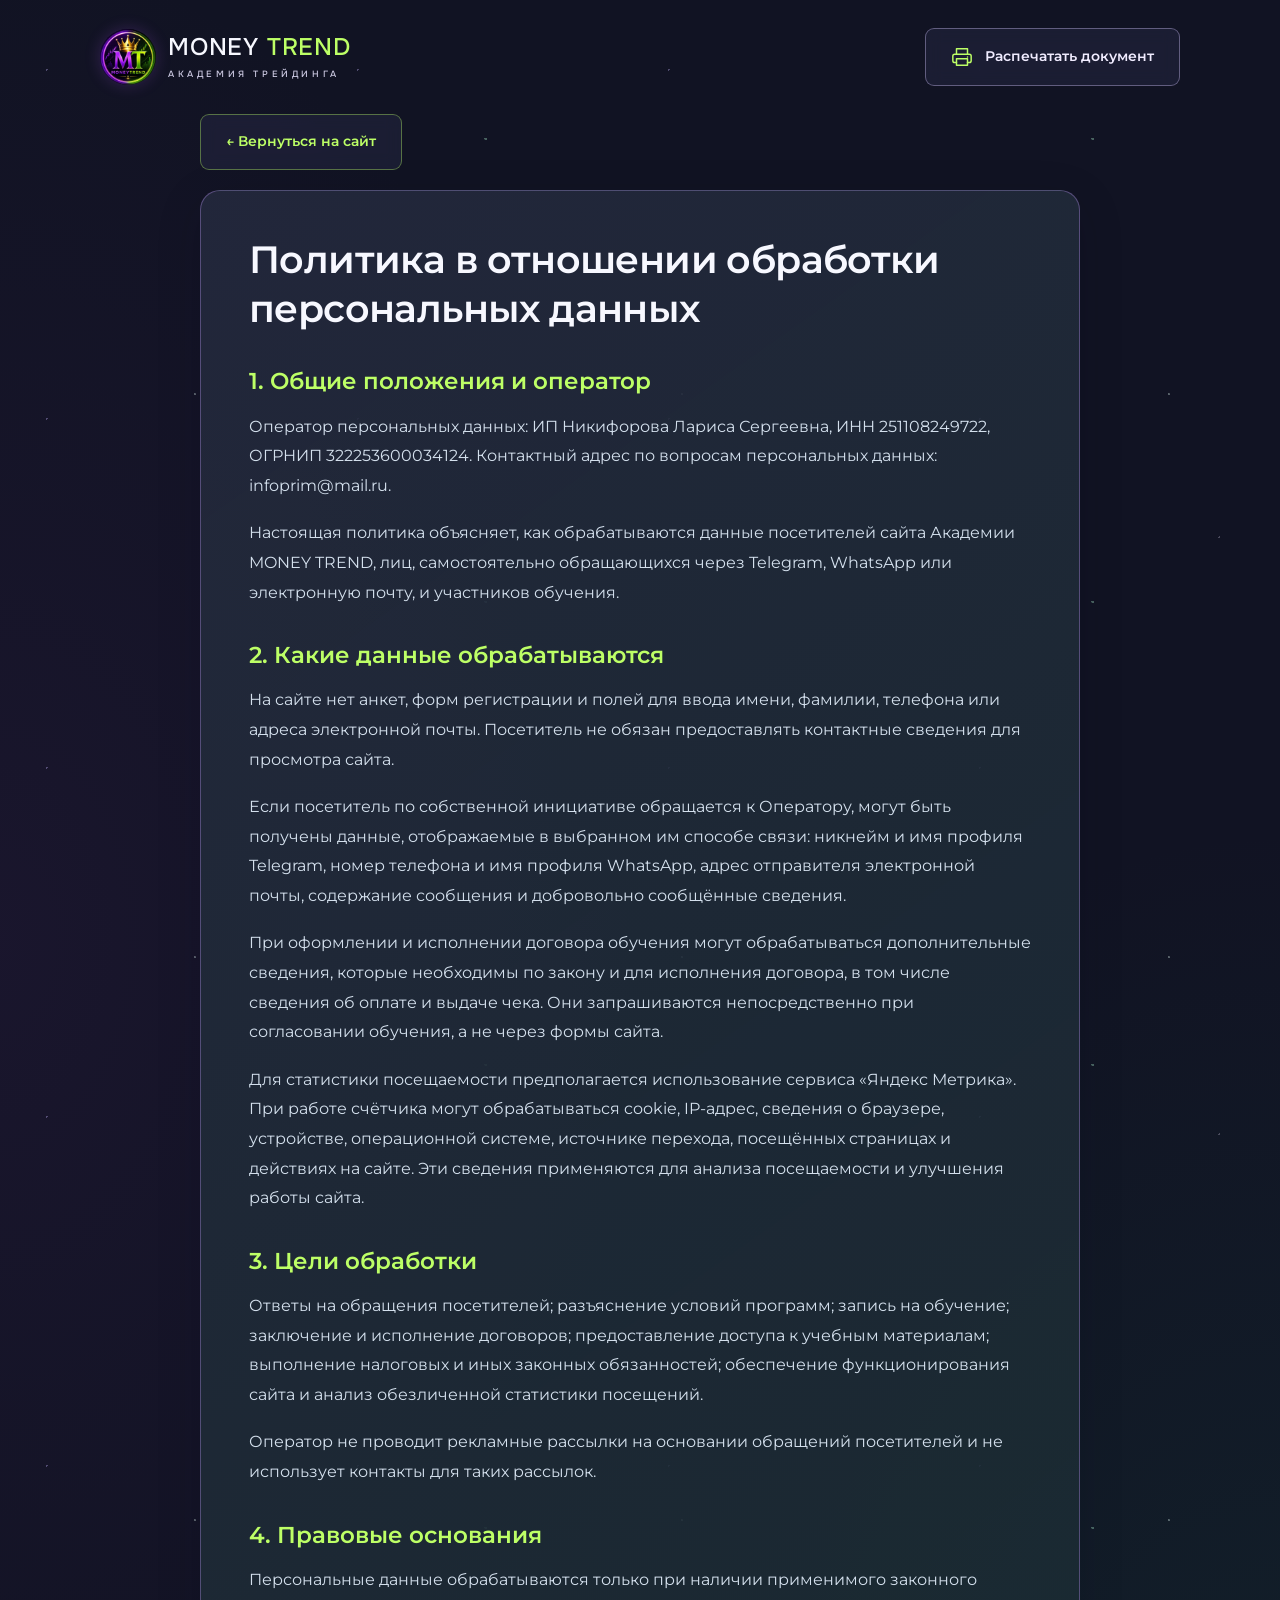
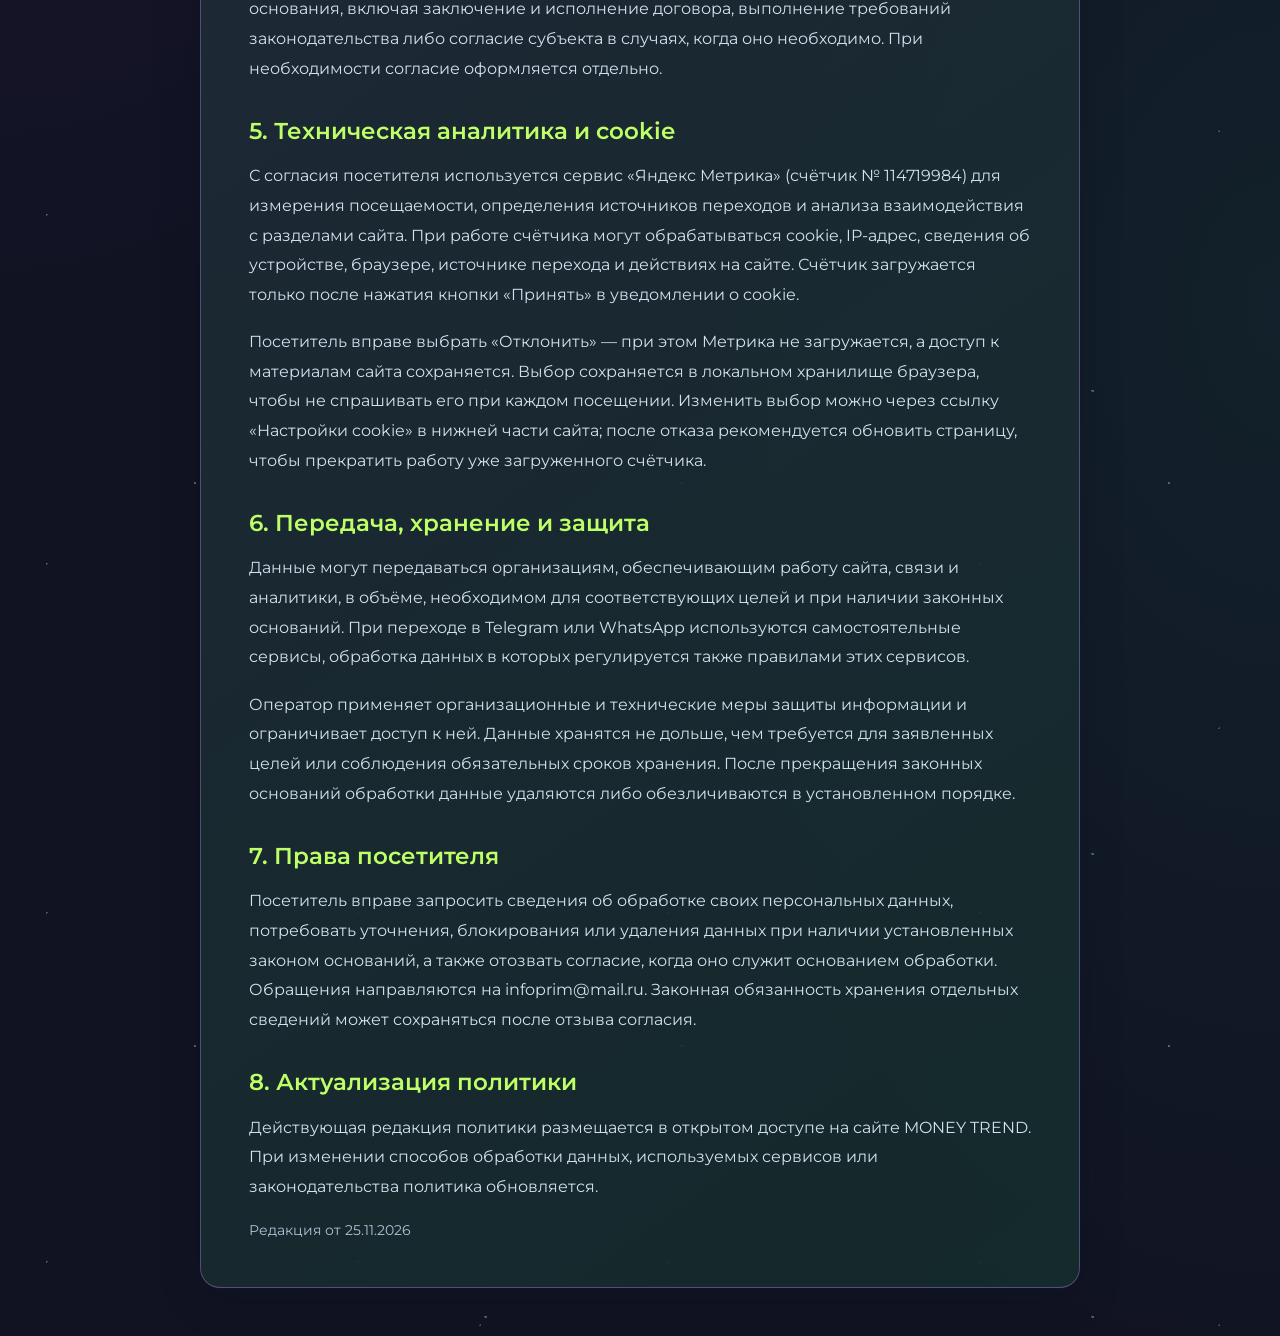
==== commit 127299f3: "Install Yandex Metrika with optional cookie consent" ====
--- a/privacy.html
+++ b/privacy.html
@@ -36,8 +36,8 @@
 <h2 id="policy-section-4">4. Правовые основания</h2>
 <p>Персональные данные обрабатываются только при наличии применимого законного основания, включая заключение и исполнение договора, выполнение требований законодательства либо согласие субъекта в случаях, когда оно необходимо. При необходимости согласие оформляется отдельно.</p>
 <h2 id="policy-section-5">5. Техническая аналитика и cookie</h2>
-<p>Планируется использование сервиса «Яндекс Метрика» для измерения посещаемости, определения источников переходов и анализа взаимодействия с разделами сайта. Обработка статистических данных осуществляется в соответствии с настройками счётчика и условиями сервиса Яндекса. Для обработки данных, требующей согласия, загрузка соответствующих механизмов должна производиться после получения надлежащего согласия посетителя.</p>
-<p>Посетитель может ограничивать использование cookie через настройки браузера и средства блокировки аналитики. Отключение необязательных cookie не должно препятствовать просмотру основных материалов сайта.</p>
+<p>С согласия посетителя используется сервис «Яндекс Метрика» (счётчик № 114719984) для измерения посещаемости, определения источников переходов и анализа взаимодействия с разделами сайта. При работе счётчика могут обрабатываться cookie, IP-адрес, сведения об устройстве, браузере, источнике перехода и действиях на сайте. Счётчик загружается только после нажатия кнопки «Принять» в уведомлении о cookie.</p>
+<p>Посетитель вправе выбрать «Отклонить» — при этом Метрика не загружается, а доступ к материалам сайта сохраняется. Выбор сохраняется в локальном хранилище браузера, чтобы не спрашивать его при каждом посещении. Изменить выбор можно через ссылку «Настройки cookie» в нижней части сайта; после отказа рекомендуется обновить страницу, чтобы прекратить работу уже загруженного счётчика.</p>
 <h2 id="policy-section-6">6. Передача, хранение и защита</h2>
 <p>Данные могут передаваться организациям, обеспечивающим работу сайта, связи и аналитики, в объёме, необходимом для соответствующих целей и при наличии законных оснований. При переходе в Telegram или WhatsApp используются самостоятельные сервисы, обработка данных в которых регулируется также правилами этих сервисов.</p>
 <p>Оператор применяет организационные и технические меры защиты информации и ограничивает доступ к ней. Данные хранятся не дольше, чем требуется для заявленных целей или соблюдения обязательных сроков хранения. После прекращения законных оснований обработки данные удаляются либо обезличиваются в установленном порядке.</p>
